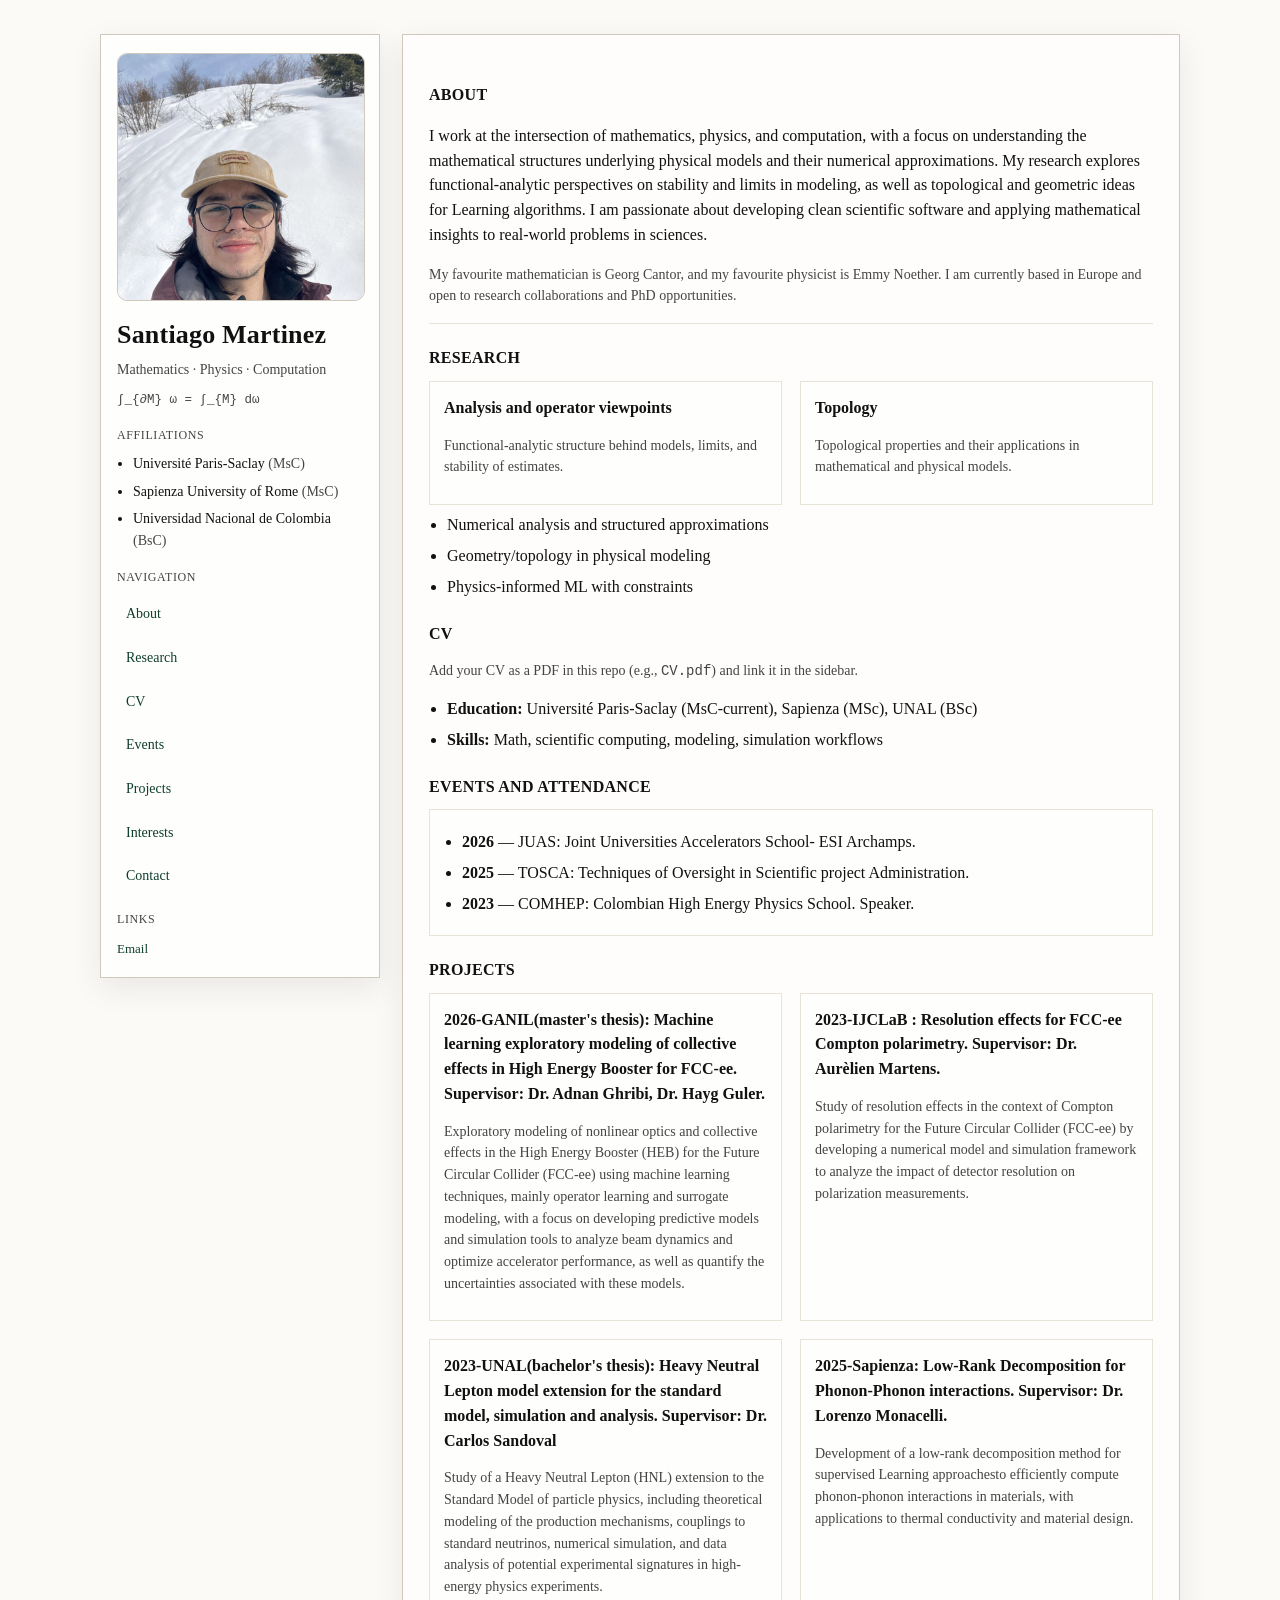
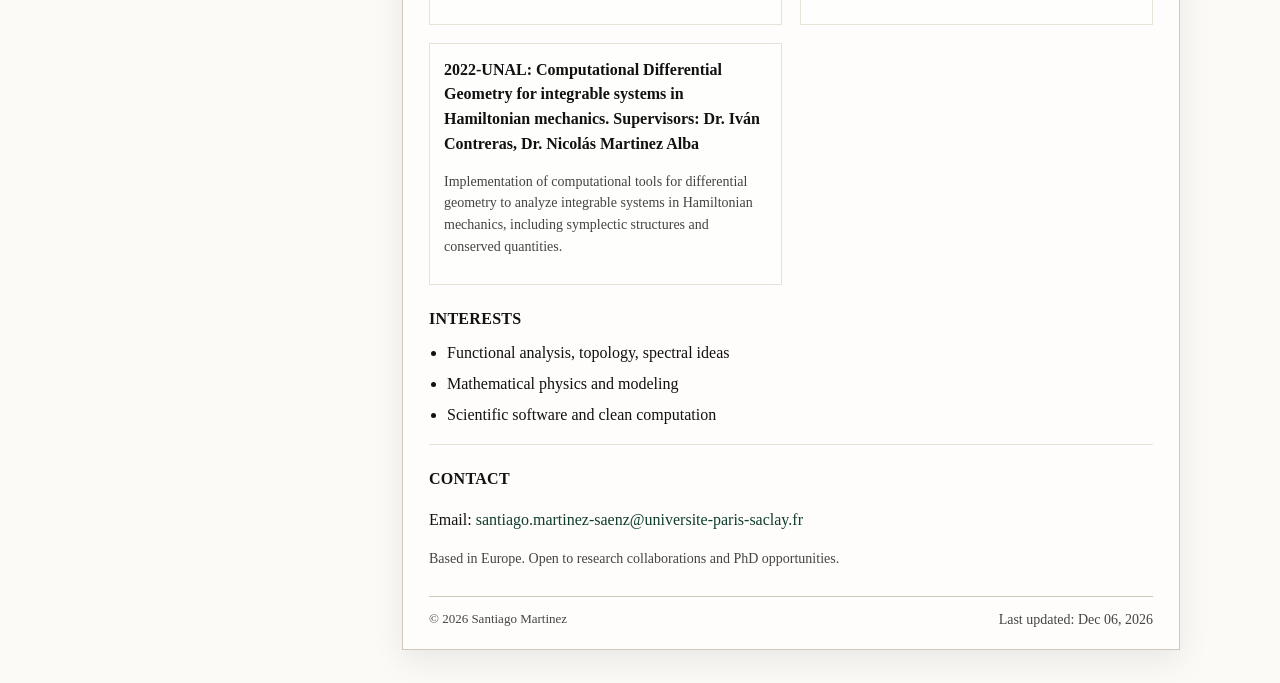
==== index2.html @ 73ffdfb7 "new" ====
<!DOCTYPE html>
<html lang="en">
<head>
  <meta charset="UTF-8" />
  <meta name="viewport" content="width=device-width, initial-scale=1" />
  <title>Santiago Martinez</title>

  <style>
    :root{
      --ink:#111;
      --muted:#444;
      --paper:#fbfaf6;
      --line:#e7e3d9;
      --rule:#cfc8bb;
      --accent:#0f3d2e;
      --maxw: 1080px;
      --sidebar: 280px;
    }

    /* old-school paper + faint grid */
    body{
      margin:0;
      color:var(--ink);
      background:
        linear-gradient(var(--paper), var(--paper)),
        repeating-linear-gradient(0deg, rgba(0,0,0,0.035), rgba(0,0,0,0.035) 1px, transparent 1px, transparent 24px),
        repeating-linear-gradient(90deg, rgba(0,0,0,0.02), rgba(0,0,0,0.02) 1px, transparent 1px, transparent 24px);
      font-family: "Georgia", "Times New Roman", serif;
      line-height: 1.55;
    }

    a{ color: var(--accent); text-decoration: none; }
    a:hover{ text-decoration: underline; }

    .wrap{
      max-width: var(--maxw);
      margin: 34px auto;
      padding: 0 18px;
      display: grid;
      grid-template-columns: var(--sidebar) 1fr;
      gap: 22px;
      align-items: start;
    }

    /* LEFT SIDEBAR */
    aside{
      position: sticky;
      top: 18px;
      align-self: start;

      border: 1px solid var(--rule);
      background: rgba(255,255,255,0.72);
      box-shadow: 0 10px 30px rgba(0,0,0,0.08);
      padding: 18px 16px;
    }

    .photo{
      width: 100%;
      aspect-ratio: 1 / 1;
      border-radius: 10px;
      border: 1px solid var(--rule);
      overflow: hidden;
      background: linear-gradient(135deg, rgba(0,0,0,0.05), rgba(0,0,0,0.02));
      display: grid;
      place-items: center;
    }
    .photo img{
      width:100%;
      height:100%;
      object-fit: cover;
      filter: grayscale(25%) contrast(1.05);
    }
    .placeholder{
      font-size: 12px;
      color: var(--muted);
      padding: 10px;
      text-align: center;
    }

    .name{
      margin: 14px 0 4px 0;
      font-size: 26px;
      letter-spacing: 0.2px;
    }
    .tagline{
      margin: 0 0 10px 0;
      color: var(--muted);
      font-size: 14px;
    }
    .eq{
      font-family: "Courier New", ui-monospace, monospace;
      font-size: 12.5px;
      color: var(--muted);
      margin: 10px 0 14px 0;
    }

    .blocktitle{
      margin: 16px 0 8px 0;
      font-size: 12px;
      letter-spacing: 0.6px;
      text-transform: uppercase;
      color: var(--muted);
    }

    .affil{
      margin: 0;
      padding-left: 16px;
      color: var(--ink);
      font-size: 14px;
    }
    .affil li{ margin: 6px 0; }
    .affil span{ color: var(--muted); }

    nav{
      display: grid;
      gap: 8px;
      margin-top: 10px;
      font-size: 14px;
    }
    nav a{
      padding: 6px 8px;
      border: 1px solid transparent;
      border-radius: 8px;
    }
    nav a:hover{
      border-color: var(--line);
      background: rgba(255,255,255,0.6);
      text-decoration: none;
    }

    .quick{
      font-size: 13px;
      color: var(--muted);
      display: grid;
      gap: 6px;
      margin-top: 10px;
    }

    /* RIGHT CONTENT */
    main{
      border: 1px solid var(--rule);
      background: rgba(255,255,255,0.72);
      box-shadow: 0 10px 30px rgba(0,0,0,0.08);
      padding: 26px 26px 18px;
    }

    section{ margin-top: 22px; }
    h2{
      font-size: 16px;
      margin: 0 0 10px 0;
      letter-spacing: 0.3px;
      text-transform: uppercase;
    }

    .rule{
      height:1px;
      background: var(--line);
      margin: 16px 0;
    }

    .grid2{
      display:grid;
      grid-template-columns: 1fr 1fr;
      gap: 18px;
    }

    .card{
      border: 1px solid var(--line);
      background: rgba(255,255,255,0.6);
      padding: 14px 14px 12px;
    }

    .small{ color: var(--muted); font-size: 14px; }

    ul{ margin: 8px 0 0 18px; padding: 0; }
    li{ margin: 6px 0; }

    .list{
      margin: 0;
      padding-left: 18px;
    }

    footer{
      margin-top: 26px;
      padding-top: 12px;
      border-top: 1px solid var(--rule);
      color: var(--muted);
      font-size: 13px;
      display:flex;
      justify-content: space-between;
      gap: 10px;
      flex-wrap: wrap;
    }

    /* MOBILE */
    @media (max-width: 860px){
      .wrap{ grid-template-columns: 1fr; }
      aside{ position: relative; top: auto; }
      main{ padding: 20px 18px 16px; }
      .grid2{ grid-template-columns: 1fr; }
    }
  </style>
</head>

<body>
  <div class="wrap">

    <!-- LEFT FIXED BAR -->
    <aside>
      <div class="photo">
        <img src="me.jpeg" alt="Portrait of Santiago Martinez"
             onerror="this.remove(); this.parentElement.innerHTML='<div class=&quot;placeholder&quot;>Add <b>me.jpeg</b> next to <b>index.html</b><br/>or update the image path.</div>';">
      </div>

      <h1 class="name">Santiago Martinez</h1>
      <p class="tagline">Mathematics · Physics · Computation</p>

      <div class="eq">∫_{∂M} ω = ∫_{M} dω</div>
      <div class="blocktitle">Affiliations</div>
      <ul class="affil">
        <li>Université Paris-Saclay <span>(MsC)</span></li>
        <li>Sapienza University of Rome <span>(MsC)</span></li>
        <li>Universidad Nacional de Colombia <span>(BsC)</span></li>
      </ul>

      <div class="blocktitle">Navigation</div>
      <nav>
        <a href="#about">About</a>
        <a href="#research">Research</a>
        <a href="#cv">CV</a>
        <a href="#events">Events</a>
        <a href="#projects">Projects</a>
        <a href="#interests">Interests</a>
        <a href="#contact">Contact</a>
      </nav>

      <div class="blocktitle">Links</div>
      <div class="quick">
        <div><a href="mailto:santiago.martinez-saenz@universite-paris-saclay.fr">Email</a></div>
        <!-- Add these when you have them -->
        <!-- <div><a href="CV.pdf">CV (PDF)</a></div> -->
        <!-- <div><a href="https://github.com/USERNAME">GitHub</a></div> -->
        <!-- <div><a href="https://www.linkedin.com/in/USERNAME/">LinkedIn</a></div> -->
      </div>
    </aside>

    <!-- RIGHT CONTENT -->
    <main>
      <section id="about">
        <h2>About</h2>
        <p>
          I work at the intersection of mathematics, physics, and computation, with a focus on understanding the mathematical structures underlying physical models and their numerical approximations. My research explores functional-analytic perspectives on stability and limits in modeling, as well as topological and geometric ideas for Learning algorithms. I am passionate about developing clean scientific software and applying mathematical insights to real-world problems in sciences.
        </p>
        <p class="small">
          My favourite mathematician is Georg Cantor, and my favourite physicist is Emmy Noether. I am currently based in Europe and open to research collaborations and PhD opportunities.
        </p>
      </section>

      <div class="rule"></div>

      <section id="research">
        <h2>Research</h2>
        <div class="grid2">
          <div class="card">
            <b>Analysis and operator viewpoints</b>
            <p class="small">
              Functional-analytic structure behind models, limits, and stability of estimates.
            </p>
          </div>
          <div class="card">
            <b>Topology</b>
            <p class="small">
              Topological properties and their applications in mathematical and physical models.
            </p>
          </div>
        </div>

        <ul>
          <li>Numerical analysis and structured approximations</li>
          <li>Geometry/topology in physical modeling</li>
          <li>Physics-informed ML with constraints</li>
        </ul>
      </section>

      <section id="cv">
        <h2>CV</h2>
        <p class="small">
          Add your CV as a PDF in this repo (e.g., <code>CV.pdf</code>) and link it in the sidebar.
        </p>
        <ul class="list">
          <li><b>Education:</b> Université Paris-Saclay (MsC-current), Sapienza (MSc), UNAL (BSc)</li>
          <li><b>Skills:</b> Math, scientific computing, modeling, simulation workflows</li>
        </ul>
      </section>

      <section id="events">
        <h2>Events and Attendance</h2>
        <div class="card">
          <ul class="list">
            <li><b>2026</b> — JUAS: Joint Universities Accelerators School- ESI Archamps.</li>
            <li><b>2025</b> — TOSCA: Techniques of Oversight in Scientific project Administration.</li>
            <li><b>2023</b> — COMHEP: Colombian High Energy Physics School. Speaker.</li>
          </ul>
        </div>
      </section>

      <section id="projects">
        <h2>Projects</h2>
        <div class="grid2">
          <div class="card">
            <b>2026-GANIL(master's thesis): Machine learning exploratory modeling of collective effects in High Energy Booster for FCC-ee. Supervisor: Dr. Adnan Ghribi, Dr. Hayg Guler.</b>
            <p class="small">
                Exploratory modeling of nonlinear optics and collective effects in the High Energy Booster (HEB) for the Future Circular Collider (FCC-ee) using machine learning techniques, mainly operator learning and surrogate modeling, with a focus on developing predictive models and simulation tools to analyze beam dynamics and optimize accelerator performance, as well as quantify the uncertainties associated with these models.
            </p>
          </div>
          <div class="card">
            <b>2023-IJCLaB : Resolution effects for FCC-ee Compton polarimetry. Supervisor: Dr. Aurèlien Martens.</b>
            <p class="small">
                Study of resolution effects in the context of Compton polarimetry for the Future Circular Collider (FCC-ee) by developing a numerical model and simulation framework to analyze the impact of detector resolution on polarization measurements.
            </p>
          </div>
          <div class="card">
            <b>2023-UNAL(bachelor's thesis): Heavy Neutral Lepton model extension for the standard model, simulation and analysis. Supervisor: Dr. Carlos Sandoval </b>
            <p class="small">
                Study of a Heavy Neutral Lepton (HNL) extension to the Standard Model of particle physics, including theoretical modeling of the production mechanisms, couplings to standard neutrinos, numerical simulation, and data analysis of potential experimental signatures in high-energy physics experiments.
            </p>
          </div>
          <div class="card">
            <b>2025-Sapienza: Low-Rank Decomposition for Phonon-Phonon interactions. Supervisor: Dr. Lorenzo Monacelli.</b>
            <p class="small">
                Development of a low-rank decomposition method for supervised Learning approachesto efficiently compute phonon-phonon interactions in materials, with applications to thermal conductivity and material design.
            </p>
          </div>
          <div class="card">
            <b>2022-UNAL: Computational Differential Geometry for integrable systems in Hamiltonian mechanics. Supervisors: Dr. Iván Contreras, Dr. Nicolás Martinez Alba</b>
            <p class="small">
                Implementation of computational tools for differential geometry to analyze integrable systems in Hamiltonian mechanics, including symplectic structures and conserved quantities.
            </p>
          </div>
        </div>
      </section>

      <section id="interests">
        <h2>Interests</h2>
        <ul>
          <li>Functional analysis, topology, spectral ideas</li>
          <li>Mathematical physics and modeling</li>
          <li>Scientific software and clean computation</li>
        </ul>
      </section>

      <div class="rule"></div>

      <section id="contact">
        <h2>Contact</h2>
        <p>
          Email:
          <a href="mailto:santiago.martinez-saenz@universite-paris-saclay.fr">santiago.martinez-saenz@universite-paris-saclay.fr</a>
        </p>
        <p class="small">
          Based in Europe. Open to research collaborations and PhD opportunities.
        </p>
      </section>

      <footer>
        <div>© <span id="y"></span> Santiago Martinez</div>
        <div class="small">Last updated: <span id="d"></span></div>
      </footer>
    </main>

  </div>

  <script>
    const now = new Date();
    document.getElementById("y").textContent = now.getFullYear();
    document.getElementById("d").textContent =
      now.toLocaleDateString(undefined, { year:"numeric", month:"short", day:"2-digit" });
  </script>
</body>
</html>
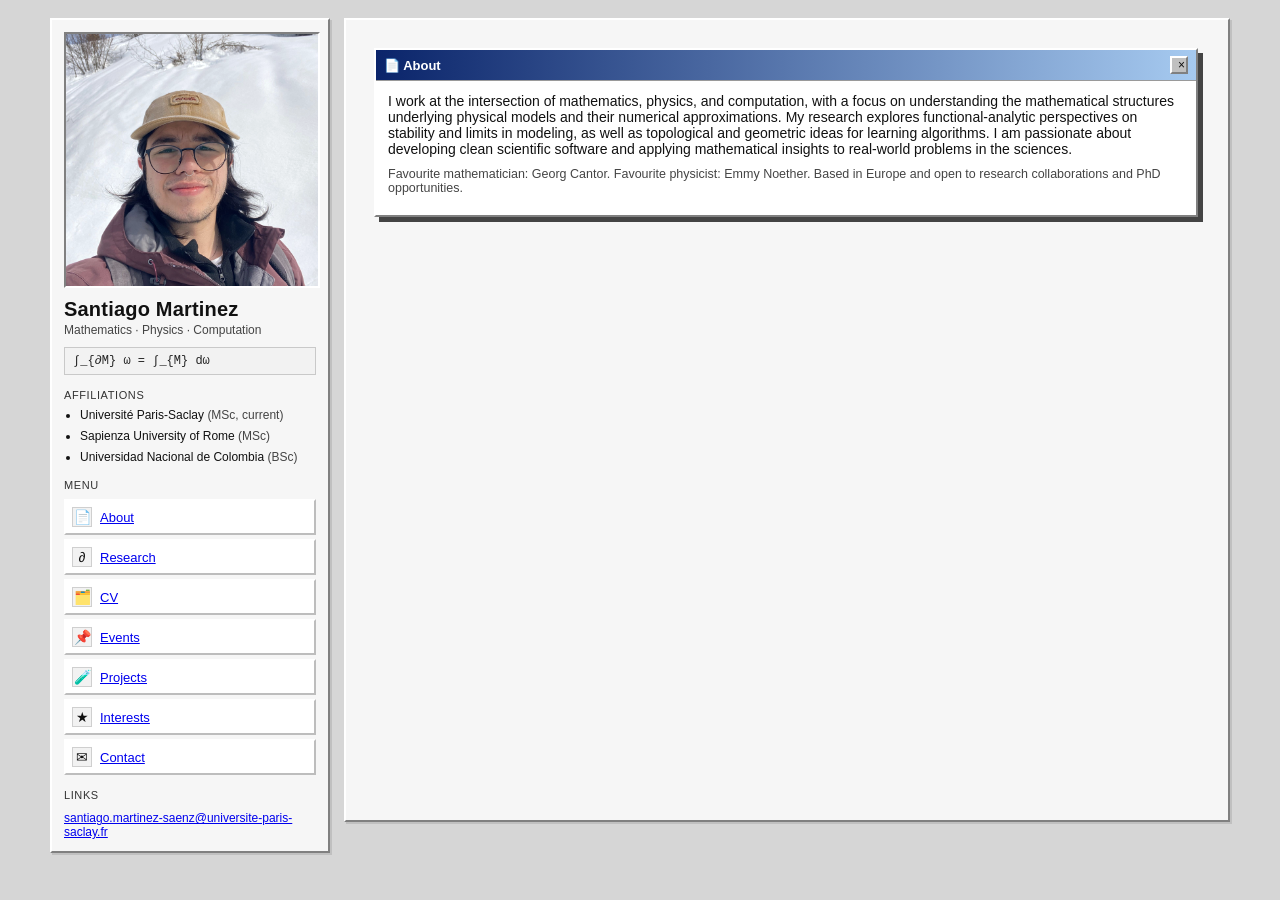
==== commit f6ba4794: "new" ====
--- a/index2.html
+++ b/index2.html
@@ -7,197 +7,336 @@
 
   <style>
     :root{
+      /* Win98-ish palette */
+      --desktop:#d6d6d6;
+      --desktop2:#ececec;
+
+      --winface:#c0c0c0;
       --ink:#111;
       --muted:#444;
-      --paper:#fbfaf6;
-      --line:#e7e3d9;
-      --rule:#cfc8bb;
-      --accent:#0f3d2e;
-      --maxw: 1080px;
+
+      --hi:#ffffff;
+      --lo:#808080;
+      --mid:#bdbdbd;
+
+      --title1:#0a246a;
+      --title2:#a6caf0;
+
+      --link:#0000ee;
+      --visited:#551a8b;
+
+      --maxw: 1180px;
       --sidebar: 280px;
     }
 
-    /* old-school paper + faint grid */
     body{
       margin:0;
       color:var(--ink);
+      font-family: Tahoma, Verdana, Arial, sans-serif;
       background:
-        linear-gradient(var(--paper), var(--paper)),
-        repeating-linear-gradient(0deg, rgba(0,0,0,0.035), rgba(0,0,0,0.035) 1px, transparent 1px, transparent 24px),
-        repeating-linear-gradient(90deg, rgba(0,0,0,0.02), rgba(0,0,0,0.02) 1px, transparent 1px, transparent 24px);
-      font-family: "Georgia", "Times New Roman", serif;
-      line-height: 1.55;
-    }
-
-    a{ color: var(--accent); text-decoration: none; }
-    a:hover{ text-decoration: underline; }
+        linear-gradient(var(--desktop), var(--desktop)),
+        radial-gradient(circle at 18px 18px, rgba(255,255,255,0.22) 0 2px, transparent 2px 100%),
+        radial-gradient(circle at 0 0, rgba(0,0,0,0.06) 0 1px, transparent 1px 100%);
+      background-size: auto, 32px 32px, 16px 16px;
+    }
+
+    a{ color: var(--link); text-decoration: underline; }
+    a:visited{ color: var(--visited); }
+    a:hover{ text-decoration: none; }
 
     .wrap{
       max-width: var(--maxw);
-      margin: 34px auto;
-      padding: 0 18px;
-      display: grid;
+      margin: 18px auto;
+      padding: 0 12px 18px;
+      display:grid;
       grid-template-columns: var(--sidebar) 1fr;
-      gap: 22px;
+      gap: 14px;
       align-items: start;
+    }
+
+    /* classic bevel */
+    .bevel{
+      border: 2px solid;
+      border-color: var(--hi) var(--lo) var(--lo) var(--hi);
+      box-shadow: 2px 2px 0 rgba(0,0,0,0.10);
+      background: rgba(255,255,255,0.78);
     }
 
     /* LEFT SIDEBAR */
     aside{
       position: sticky;
-      top: 18px;
-      align-self: start;
-
-      border: 1px solid var(--rule);
-      background: rgba(255,255,255,0.72);
-      box-shadow: 0 10px 30px rgba(0,0,0,0.08);
-      padding: 18px 16px;
+      top: 12px;
+      padding: 12px;
     }
 
     .photo{
       width: 100%;
       aspect-ratio: 1 / 1;
-      border-radius: 10px;
-      border: 1px solid var(--rule);
       overflow: hidden;
-      background: linear-gradient(135deg, rgba(0,0,0,0.05), rgba(0,0,0,0.02));
-      display: grid;
-      place-items: center;
+      background: #ddd;
+      border: 2px solid;
+      border-color: var(--lo) var(--hi) var(--hi) var(--lo);
+      margin-bottom: 10px;
     }
     .photo img{
       width:100%;
       height:100%;
       object-fit: cover;
-      filter: grayscale(25%) contrast(1.05);
+      filter: grayscale(15%) contrast(1.05);
+      display:block;
     }
     .placeholder{
+      padding: 10px;
       font-size: 12px;
       color: var(--muted);
-      padding: 10px;
       text-align: center;
     }
 
     .name{
-      margin: 14px 0 4px 0;
-      font-size: 26px;
+      margin: 10px 0 2px;
+      font-size: 20px;
+      font-weight: bold;
       letter-spacing: 0.2px;
     }
     .tagline{
-      margin: 0 0 10px 0;
+      margin: 0 0 10px;
+      font-size: 12px;
       color: var(--muted);
-      font-size: 14px;
-    }
+    }
+
     .eq{
-      font-family: "Courier New", ui-monospace, monospace;
-      font-size: 12.5px;
-      color: var(--muted);
-      margin: 10px 0 14px 0;
+      font-family: "Courier New", Courier, monospace;
+      font-size: 12px;
+      color: #222;
+      background: #f2f2f2;
+      padding: 6px 8px;
+      border: 1px solid #c9c9c9;
+      margin: 8px 0 10px;
+      white-space: nowrap;
+      overflow: hidden;
+      text-overflow: ellipsis;
     }
 
     .blocktitle{
-      margin: 16px 0 8px 0;
-      font-size: 12px;
+      margin: 14px 0 6px;
+      font-size: 11px;
       letter-spacing: 0.6px;
       text-transform: uppercase;
+      color: #333;
+    }
+
+    .affil{
+      margin:0;
+      padding-left: 16px;
+      font-size: 12px;
+      line-height: 1.4;
+    }
+    .affil li{ margin: 4px 0; }
+    .affil span{ color: var(--muted); }
+
+    /* Win98-ish menu */
+    .menu{
+      display:grid;
+      gap: 4px;
+      margin-top: 8px;
+      user-select: none;
+    }
+    .menu-item{
+      display:flex;
+      align-items:center;
+      gap: 8px;
+      padding: 6px 6px;
+      background: #fff;
+      border: 2px solid;
+      border-color: var(--hi) var(--mid) var(--mid) var(--hi);
+      font-size: 13px;
+      cursor: pointer;
+    }
+    .menu-item .icon{
+      width: 18px;
+      height: 18px;
+      display:grid;
+      place-items:center;
+      font-size: 14px;
+      background: #f2f2f2;
+      border: 1px solid #cfcfcf;
+    }
+    .menu-item .label{
+      color: var(--link);
+      text-decoration: underline;
+    }
+    .menu-item:hover{
+      background: var(--title1);
+      border-color: #cfe3ff var(--title1) var(--title1) #cfe3ff;
+    }
+    .menu-item:hover .label{ color:#fff; text-decoration: none; }
+    .menu-item:hover .icon{ background:#eaf2ff; border-color:#cfe3ff; }
+
+    .quick{
+      font-size: 12px;
+      margin-top: 10px;
       color: var(--muted);
-    }
-
-    .affil{
-      margin: 0;
-      padding-left: 16px;
-      color: var(--ink);
+      display:grid;
+      gap: 6px;
+    }
+
+    /* RIGHT DESKTOP */
+    main{
+      position: relative;
+      min-height: 780px;
+      overflow: hidden;
+      background: var(--desktop2);
+      padding: 10px;
+    }
+
+    .desktop{
+      position: relative;
+      min-height: 760px;
+    }
+
+    /* WINDOWS */
+    .win{
+      position: absolute;
+      width: min(820px, calc(100% - 26px));
+      max-width: 820px;
+      background: var(--winface);
+
+      border: 2px solid;
+      border-color: var(--hi) var(--lo) var(--lo) var(--hi);
+      box-shadow: 3px 3px 0 #666;
+
+      opacity: 0;
+      transform: translateY(10px) scale(0.98);
+      transition: opacity 180ms ease, transform 180ms ease;
+    }
+    .win.open{
+      opacity: 1;
+      transform: translateY(0) scale(1);
+    }
+    .win.active{
+      box-shadow: 5px 5px 0 #444;
+    }
+
+    .titlebar{
+      background: linear-gradient(90deg, var(--title1), var(--title2));
+      color: #fff;
+      padding: 6px 8px;
+      font-size: 13px;
+      font-weight: bold;
+      display:flex;
+      align-items:center;
+      justify-content: space-between;
+      user-select: none;
+    }
+    .titlebar .title{
+      display:flex;
+      gap: 8px;
+      align-items:center;
+      white-space: nowrap;
+      overflow:hidden;
+      text-overflow: ellipsis;
+    }
+    .controls{ display:flex; gap:4px; }
+
+    .btn{
+      width: 18px;
+      height: 18px;
+      background: var(--winface);
+      border: 2px solid;
+      border-color: var(--hi) var(--lo) var(--lo) var(--hi);
+      display:grid;
+      place-items:center;
+      font-size: 12px;
+      color: #111;
+      line-height: 0;
+      cursor: pointer;
+    }
+    .btn:active{
+      border-color: var(--lo) var(--hi) var(--hi) var(--lo);
+    }
+
+    .content{
+      background: #fff;
+      padding: 12px 12px 10px;
+      border-top: 1px solid #9a9a9a;
       font-size: 14px;
-    }
-    .affil li{ margin: 6px 0; }
-    .affil span{ color: var(--muted); }
-
-    nav{
-      display: grid;
-      gap: 8px;
-      margin-top: 10px;
-      font-size: 14px;
-    }
-    nav a{
-      padding: 6px 8px;
-      border: 1px solid transparent;
-      border-radius: 8px;
-    }
-    nav a:hover{
-      border-color: var(--line);
-      background: rgba(255,255,255,0.6);
-      text-decoration: none;
-    }
-
-    .quick{
-      font-size: 13px;
-      color: var(--muted);
-      display: grid;
-      gap: 6px;
-      margin-top: 10px;
-    }
-
-    /* RIGHT CONTENT */
-    main{
-      border: 1px solid var(--rule);
-      background: rgba(255,255,255,0.72);
-      box-shadow: 0 10px 30px rgba(0,0,0,0.08);
-      padding: 26px 26px 18px;
-    }
-
-    section{ margin-top: 22px; }
-    h2{
-      font-size: 16px;
-      margin: 0 0 10px 0;
-      letter-spacing: 0.3px;
-      text-transform: uppercase;
-    }
-
-    .rule{
-      height:1px;
-      background: var(--line);
-      margin: 16px 0;
-    }
-
-    .grid2{
+      color: #111;
+    }
+    .content p{ margin: 0 0 10px; }
+    .small{ font-size: 12.5px; color: var(--muted); }
+
+    .two{
       display:grid;
       grid-template-columns: 1fr 1fr;
-      gap: 18px;
-    }
-
-    .card{
-      border: 1px solid var(--line);
-      background: rgba(255,255,255,0.6);
-      padding: 14px 14px 12px;
-    }
-
-    .small{ color: var(--muted); font-size: 14px; }
-
-    ul{ margin: 8px 0 0 18px; padding: 0; }
-    li{ margin: 6px 0; }
-
-    .list{
+      gap: 12px;
+    }
+    .box{
+      border: 1px solid #cfcfcf;
+      padding: 10px;
+      background: #fcfcfc;
+    }
+
+    /* Projects list + tags */
+    .projlist{
+      list-style: none;
       margin: 0;
-      padding-left: 18px;
-    }
-
-    footer{
-      margin-top: 26px;
-      padding-top: 12px;
-      border-top: 1px solid var(--rule);
-      color: var(--muted);
-      font-size: 13px;
-      display:flex;
-      justify-content: space-between;
-      gap: 10px;
+      padding: 0;
+    }
+    .projitem{
+      padding: 8px 6px;
+      border-bottom: 1px solid #d0d0d0;
+    }
+    .projitem:last-child{ border-bottom: none; }
+
+    .projlink{
+      all: unset;
+      display: block;
+      color: var(--link);
+      text-decoration: underline;
+      cursor: pointer;
+      line-height: 1.35;
+    }
+    .projlink:hover{ text-decoration: none; }
+
+    .tags{
+      margin-top: 6px;
+      display: flex;
       flex-wrap: wrap;
-    }
-
-    /* MOBILE */
-    @media (max-width: 860px){
+      gap: 6px;
+    }
+    .tag{
+      display: inline-block;
+      font-size: 11px;
+      padding: 2px 6px;
+      background: #f4f4f4;
+      border: 1px solid #cfcfcf;
+      border-radius: 3px;
+      color: #111;
+    }
+
+    .backlink{
+      display: inline-block;
+      margin-bottom: 8px;
+      color: var(--link);
+      text-decoration: underline;
+      cursor: pointer;
+    }
+    .backlink:hover{ text-decoration: none; }
+
+    /* MOBILE: windows become stacked blocks */
+    @media (max-width: 900px){
       .wrap{ grid-template-columns: 1fr; }
-      aside{ position: relative; top: auto; }
-      main{ padding: 20px 18px 16px; }
-      .grid2{ grid-template-columns: 1fr; }
+      aside{ position: relative; top:auto; }
+      main{ min-height: auto; }
+      .desktop{ min-height: auto; }
+      .win{
+        position: relative;
+        width: 100%;
+        max-width: none;
+        margin: 10px 0;
+        left: 0 !important;
+        top: 0 !important;
+      }
     }
   </style>
 </head>
@@ -205,176 +344,438 @@
 <body>
   <div class="wrap">
 
-    <!-- LEFT FIXED BAR -->
-    <aside>
+    <!-- LEFT -->
+    <aside class="bevel">
       <div class="photo">
         <img src="me.jpeg" alt="Portrait of Santiago Martinez"
-             onerror="this.remove(); this.parentElement.innerHTML='<div class=&quot;placeholder&quot;>Add <b>me.jpeg</b> next to <b>index.html</b><br/>or update the image path.</div>';">
+             onerror="this.remove(); this.parentElement.innerHTML='<div class=&quot;placeholder&quot;>Put <b>me.jpeg</b> next to <b>index.html</b> (case-sensitive).</div>';">
       </div>
 
-      <h1 class="name">Santiago Martinez</h1>
-      <p class="tagline">Mathematics · Physics · Computation</p>
+      <div class="name">Santiago Martinez</div>
+      <div class="tagline">Mathematics · Physics · Computation</div>
 
       <div class="eq">∫_{∂M} ω = ∫_{M} dω</div>
+
       <div class="blocktitle">Affiliations</div>
       <ul class="affil">
-        <li>Université Paris-Saclay <span>(MsC)</span></li>
-        <li>Sapienza University of Rome <span>(MsC)</span></li>
-        <li>Universidad Nacional de Colombia <span>(BsC)</span></li>
+        <li>Université Paris-Saclay <span>(MSc, current)</span></li>
+        <li>Sapienza University of Rome <span>(MSc)</span></li>
+        <li>Universidad Nacional de Colombia <span>(BSc)</span></li>
       </ul>
 
-      <div class="blocktitle">Navigation</div>
-      <nav>
-        <a href="#about">About</a>
-        <a href="#research">Research</a>
-        <a href="#cv">CV</a>
-        <a href="#events">Events</a>
-        <a href="#projects">Projects</a>
-        <a href="#interests">Interests</a>
-        <a href="#contact">Contact</a>
-      </nav>
+      <div class="blocktitle">Menu</div>
+      <div class="menu">
+        <div class="menu-item" data-open="about"><div class="icon">📄</div><div class="label">About</div></div>
+        <div class="menu-item" data-open="research"><div class="icon">∂</div><div class="label">Research</div></div>
+        <div class="menu-item" data-open="cv"><div class="icon">🗂️</div><div class="label">CV</div></div>
+        <div class="menu-item" data-open="events"><div class="icon">📌</div><div class="label">Events</div></div>
+        <div class="menu-item" data-open="projects"><div class="icon">🧪</div><div class="label">Projects</div></div>
+        <div class="menu-item" data-open="interests"><div class="icon">★</div><div class="label">Interests</div></div>
+        <div class="menu-item" data-open="contact"><div class="icon">✉</div><div class="label">Contact</div></div>
+      </div>
 
       <div class="blocktitle">Links</div>
       <div class="quick">
-        <div><a href="mailto:santiago.martinez-saenz@universite-paris-saclay.fr">Email</a></div>
-        <!-- Add these when you have them -->
-        <!-- <div><a href="CV.pdf">CV (PDF)</a></div> -->
-        <!-- <div><a href="https://github.com/USERNAME">GitHub</a></div> -->
-        <!-- <div><a href="https://www.linkedin.com/in/USERNAME/">LinkedIn</a></div> -->
+        <div><a href="mailto:santiago.martinez-saenz@universite-paris-saclay.fr">santiago.martinez-saenz@universite-paris-saclay.fr</a></div>
+        <!-- <div><a href="CV.pdf">Download CV (PDF)</a></div> -->
       </div>
     </aside>
 
-    <!-- RIGHT CONTENT -->
-    <main>
-      <section id="about">
-        <h2>About</h2>
-        <p>
-          I work at the intersection of mathematics, physics, and computation, with a focus on understanding the mathematical structures underlying physical models and their numerical approximations. My research explores functional-analytic perspectives on stability and limits in modeling, as well as topological and geometric ideas for Learning algorithms. I am passionate about developing clean scientific software and applying mathematical insights to real-world problems in sciences.
-        </p>
-        <p class="small">
-          My favourite mathematician is Georg Cantor, and my favourite physicist is Emmy Noether. I am currently based in Europe and open to research collaborations and PhD opportunities.
-        </p>
-      </section>
-
-      <div class="rule"></div>
-
-      <section id="research">
-        <h2>Research</h2>
-        <div class="grid2">
-          <div class="card">
-            <b>Analysis and operator viewpoints</b>
+    <!-- RIGHT DESKTOP -->
+    <main class="bevel">
+      <div class="desktop" id="desktop">
+
+        <!-- ABOUT -->
+        <div class="win" id="win-about" style="left: 18px; top: 18px;">
+          <div class="titlebar" data-drag="win-about">
+            <div class="title">📄 About</div>
+            <div class="controls">
+              <button class="btn" data-close="win-about" title="Close">×</button>
+            </div>
+          </div>
+          <div class="content">
+            <p>
+              I work at the intersection of mathematics, physics, and computation, with a focus on understanding the mathematical structures
+              underlying physical models and their numerical approximations. My research explores functional-analytic perspectives on stability
+              and limits in modeling, as well as topological and geometric ideas for learning algorithms. I am passionate about developing clean
+              scientific software and applying mathematical insights to real-world problems in the sciences.
+            </p>
             <p class="small">
-              Functional-analytic structure behind models, limits, and stability of estimates.
+              Favourite mathematician: Georg Cantor. Favourite physicist: Emmy Noether. Based in Europe and open to research collaborations and PhD opportunities.
             </p>
           </div>
-          <div class="card">
-            <b>Topology</b>
-            <p class="small">
-              Topological properties and their applications in mathematical and physical models.
-            </p>
-          </div>
-        </div>
-
-        <ul>
-          <li>Numerical analysis and structured approximations</li>
-          <li>Geometry/topology in physical modeling</li>
-          <li>Physics-informed ML with constraints</li>
-        </ul>
-      </section>
-
-      <section id="cv">
-        <h2>CV</h2>
-        <p class="small">
-          Add your CV as a PDF in this repo (e.g., <code>CV.pdf</code>) and link it in the sidebar.
-        </p>
-        <ul class="list">
-          <li><b>Education:</b> Université Paris-Saclay (MsC-current), Sapienza (MSc), UNAL (BSc)</li>
-          <li><b>Skills:</b> Math, scientific computing, modeling, simulation workflows</li>
-        </ul>
-      </section>
-
-      <section id="events">
-        <h2>Events and Attendance</h2>
-        <div class="card">
-          <ul class="list">
-            <li><b>2026</b> — JUAS: Joint Universities Accelerators School- ESI Archamps.</li>
-            <li><b>2025</b> — TOSCA: Techniques of Oversight in Scientific project Administration.</li>
-            <li><b>2023</b> — COMHEP: Colombian High Energy Physics School. Speaker.</li>
-          </ul>
-        </div>
-      </section>
-
-      <section id="projects">
-        <h2>Projects</h2>
-        <div class="grid2">
-          <div class="card">
-            <b>2026-GANIL(master's thesis): Machine learning exploratory modeling of collective effects in High Energy Booster for FCC-ee. Supervisor: Dr. Adnan Ghribi, Dr. Hayg Guler.</b>
-            <p class="small">
-                Exploratory modeling of nonlinear optics and collective effects in the High Energy Booster (HEB) for the Future Circular Collider (FCC-ee) using machine learning techniques, mainly operator learning and surrogate modeling, with a focus on developing predictive models and simulation tools to analyze beam dynamics and optimize accelerator performance, as well as quantify the uncertainties associated with these models.
-            </p>
-          </div>
-          <div class="card">
-            <b>2023-IJCLaB : Resolution effects for FCC-ee Compton polarimetry. Supervisor: Dr. Aurèlien Martens.</b>
-            <p class="small">
-                Study of resolution effects in the context of Compton polarimetry for the Future Circular Collider (FCC-ee) by developing a numerical model and simulation framework to analyze the impact of detector resolution on polarization measurements.
-            </p>
-          </div>
-          <div class="card">
-            <b>2023-UNAL(bachelor's thesis): Heavy Neutral Lepton model extension for the standard model, simulation and analysis. Supervisor: Dr. Carlos Sandoval </b>
-            <p class="small">
-                Study of a Heavy Neutral Lepton (HNL) extension to the Standard Model of particle physics, including theoretical modeling of the production mechanisms, couplings to standard neutrinos, numerical simulation, and data analysis of potential experimental signatures in high-energy physics experiments.
-            </p>
-          </div>
-          <div class="card">
-            <b>2025-Sapienza: Low-Rank Decomposition for Phonon-Phonon interactions. Supervisor: Dr. Lorenzo Monacelli.</b>
-            <p class="small">
-                Development of a low-rank decomposition method for supervised Learning approachesto efficiently compute phonon-phonon interactions in materials, with applications to thermal conductivity and material design.
-            </p>
-          </div>
-          <div class="card">
-            <b>2022-UNAL: Computational Differential Geometry for integrable systems in Hamiltonian mechanics. Supervisors: Dr. Iván Contreras, Dr. Nicolás Martinez Alba</b>
-            <p class="small">
-                Implementation of computational tools for differential geometry to analyze integrable systems in Hamiltonian mechanics, including symplectic structures and conserved quantities.
-            </p>
-          </div>
-        </div>
-      </section>
-
-      <section id="interests">
-        <h2>Interests</h2>
-        <ul>
-          <li>Functional analysis, topology, spectral ideas</li>
-          <li>Mathematical physics and modeling</li>
-          <li>Scientific software and clean computation</li>
-        </ul>
-      </section>
-
-      <div class="rule"></div>
-
-      <section id="contact">
-        <h2>Contact</h2>
-        <p>
-          Email:
-          <a href="mailto:santiago.martinez-saenz@universite-paris-saclay.fr">santiago.martinez-saenz@universite-paris-saclay.fr</a>
-        </p>
-        <p class="small">
-          Based in Europe. Open to research collaborations and PhD opportunities.
-        </p>
-      </section>
-
-      <footer>
-        <div>© <span id="y"></span> Santiago Martinez</div>
-        <div class="small">Last updated: <span id="d"></span></div>
-      </footer>
+        </div>
+
+        <!-- RESEARCH -->
+        <div class="win" id="win-research" style="left: 46px; top: 70px;">
+          <div class="titlebar" data-drag="win-research">
+            <div class="title">∂ Research</div>
+            <div class="controls">
+              <button class="btn" data-close="win-research" title="Close">×</button>
+            </div>
+          </div>
+          <div class="content">
+            <div class="two">
+              <div class="box">
+                <b>Analysis and operator viewpoints</b>
+                <p class="small">Functional-analytic structure behind models, limits, and operator-theoretic perspectives.</p>
+              </div>
+              <div class="box">
+                <b>Topology and geometry</b>
+                <p class="small">Topological and geometric structure in mathematical and physical models.</p>
+              </div>
+            </div>
+            <ul>
+              <li>Numerical analysis and structured approximations</li>
+              <li>Geometry/topology in physical modeling</li>
+              <li>Physics-informed ML with constraints</li>
+            </ul>
+          </div>
+        </div>
+
+        <!-- CV -->
+        <div class="win" id="win-cv" style="left: 120px; top: 36px;">
+          <div class="titlebar" data-drag="win-cv">
+            <div class="title">🗂️ CV</div>
+            <div class="controls">
+              <button class="btn" data-close="win-cv" title="Close">×</button>
+            </div>
+          </div>
+          <div class="content">
+            <p class="small">Put <b>CV.pdf</b> in the repo and add a link in the left sidebar.</p>
+            <ul>
+              <li><b>Education:</b> Université Paris-Saclay (MSc, current), Sapienza (MSc), UNAL (BSc)</li>
+              <li><b>Skills:</b> scientific computing, modeling, simulation workflows</li>
+            </ul>
+          </div>
+        </div>
+
+        <!-- EVENTS -->
+        <div class="win" id="win-events" style="left: 140px; top: 170px;">
+          <div class="titlebar" data-drag="win-events">
+            <div class="title">📌 Events</div>
+            <div class="controls">
+              <button class="btn" data-close="win-events" title="Close">×</button>
+            </div>
+          </div>
+          <div class="content">
+            <ul>
+              <li><b>2026</b> — JUAS: Joint Universities Accelerators School, ESI Archamps</li>
+              <li><b>2025</b> — TOSCA: Techniques of Oversight in Scientific Project Administration</li>
+              <li><b>2023</b> — COMHEP: Colombian High Energy Physics School (speaker)</li>
+            </ul>
+          </div>
+        </div>
+
+        <!-- PROJECTS (clickable list opens detail windows) -->
+        <div class="win" id="win-projects" style="left: 190px; top: 90px;">
+          <div class="titlebar" data-drag="win-projects">
+            <div class="title">🧪 Projects</div>
+            <div class="controls">
+              <button class="btn" data-close="win-projects" title="Close">×</button>
+            </div>
+          </div>
+          <div class="content">
+            <p class="small">Click a project to open a detailed window.</p>
+
+            <ul class="projlist">
+              <li class="projitem">
+                <button class="projlink" data-open="proj-ganil">
+                  <b>2026 — GANIL (Master’s thesis)</b> — ML exploratory modeling of collective effects in the HEB for FCC-ee
+                </button>
+                <div class="tags">
+                  <span class="tag">Beam dynamics</span>
+                  <span class="tag">Collective effects</span>
+                  <span class="tag">Operator learning</span>
+                  <span class="tag">Surrogate modeling</span>
+                  <span class="tag">Uncertainty</span>
+                </div>
+              </li>
+
+              <li class="projitem">
+                <button class="projlink" data-open="proj-sapienza">
+                  <b>2025 — Sapienza</b> — Low-rank decomposition for phonon–phonon interactions
+                </button>
+                <div class="tags">
+                  <span class="tag">Low-rank</span>
+                  <span class="tag">Phonons</span>
+                  <span class="tag">Anharmonicity</span>
+                  <span class="tag">Efficient computation</span>
+                </div>
+              </li>
+
+              <li class="projitem">
+                <button class="projlink" data-open="proj-ijclab">
+                  <b>2023 — IJCLab</b> — Resolution effects for FCC-ee Compton polarimetry
+                </button>
+                <div class="tags">
+                  <span class="tag">Polarimetry</span>
+                  <span class="tag">Detector resolution</span>
+                  <span class="tag">Simulation</span>
+                  <span class="tag">Uncertainty propagation</span>
+                </div>
+              </li>
+
+              <li class="projitem">
+                <button class="projlink" data-open="proj-hnl">
+                  <b>2023 — UNAL (BSc thesis)</b> — Heavy Neutral Lepton extension of the Standard Model
+                </button>
+                <div class="tags">
+                  <span class="tag">Beyond SM</span>
+                  <span class="tag">Phenomenology</span>
+                  <span class="tag">Simulation</span>
+                  <span class="tag">Data analysis</span>
+                </div>
+              </li>
+
+              <li class="projitem">
+                <button class="projlink" data-open="proj-diffgeo">
+                  <b>2022 — UNAL</b> — Computational differential geometry for integrable Hamiltonian systems
+                </button>
+                <div class="tags">
+                  <span class="tag">Symplectic geometry</span>
+                  <span class="tag">Integrable systems</span>
+                  <span class="tag">Computation</span>
+                  <span class="tag">Structure</span>
+                </div>
+              </li>
+            </ul>
+          </div>
+        </div>
+
+        <!-- INTERESTS -->
+        <div class="win" id="win-interests" style="left: 260px; top: 210px;">
+          <div class="titlebar" data-drag="win-interests">
+            <div class="title">★ Interests</div>
+            <div class="controls">
+              <button class="btn" data-close="win-interests" title="Close">×</button>
+            </div>
+          </div>
+          <div class="content">
+            <ul>
+              <li>Functional analysis, topology, spectral ideas</li>
+              <li>Mathematical physics and modeling</li>
+              <li>Scientific software and clean computation</li>
+            </ul>
+          </div>
+        </div>
+
+        <!-- CONTACT -->
+        <div class="win" id="win-contact" style="left: 320px; top: 40px;">
+          <div class="titlebar" data-drag="win-contact">
+            <div class="title">✉ Contact</div>
+            <div class="controls">
+              <button class="btn" data-close="win-contact" title="Close">×</button>
+            </div>
+          </div>
+          <div class="content">
+            <p>Email: <a href="mailto:santiago.martinez-saenz@universite-paris-saclay.fr">santiago.martinez-saenz@universite-paris-saclay.fr</a></p>
+            <p class="small">Add GitHub / LinkedIn later if you want.</p>
+          </div>
+        </div>
+
+        <!-- DETAIL WINDOWS -->
+        <div class="win" id="win-proj-ganil" style="left: 240px; top: 120px; width: min(880px, calc(100% - 26px));">
+          <div class="titlebar" data-drag="win-proj-ganil">
+            <div class="title">🧪 2026 — GANIL (Master’s thesis)</div>
+            <div class="controls">
+              <button class="btn" data-close="win-proj-ganil" title="Close">×</button>
+            </div>
+          </div>
+          <div class="content">
+            <span class="backlink" data-open="projects">← Back to Projects list</span>
+            <p class="small"><b>Keywords:</b> beam dynamics, nonlinear optics, collective effects, operator learning, surrogate modeling, uncertainty quantification</p>
+            <p><b>Context.</b> The FCC-ee High Energy Booster must balance performance with constraints from nonlinear optics and collective effects. High-fidelity studies can be expensive, motivating reduced models for exploration and sensitivity analysis.</p>
+            <p><b>My contribution.</b> Exploratory machine-learning models aimed at emulating parts of the simulation pipeline, focusing on learning operators/maps rather than only pointwise regression, enabling fast scans and uncertainty-aware studies.</p>
+            <p><b>Methods.</b> Surrogate modeling, operator-learning ideas, simulation-driven datasets, uncertainty-oriented evaluation.</p>
+            <p class="small"><b>Supervisors:</b> Dr. Adnan Ghribi, Dr. Hayg Guler.</p>
+          </div>
+        </div>
+
+        <div class="win" id="win-proj-sapienza" style="left: 280px; top: 160px; width: min(880px, calc(100% - 26px));">
+          <div class="titlebar" data-drag="win-proj-sapienza">
+            <div class="title">📌 2025 — Sapienza</div>
+            <div class="controls">
+              <button class="btn" data-close="win-proj-sapienza" title="Close">×</button>
+            </div>
+          </div>
+          <div class="content">
+            <span class="backlink" data-open="projects">← Back to Projects list</span>
+            <p class="small"><b>Keywords:</b> low-rank decomposition, phonon–phonon interactions, anharmonicity, structured learning, efficiency</p>
+            <p><b>Context.</b> Anharmonic phonon interactions are expensive; structure-exploiting approximations can accelerate downstream quantities in thermal transport workflows.</p>
+            <p><b>My contribution.</b> Developed a low-rank representation approach and supervised-learning workflow to approximate interaction structure efficiently while maintaining physical usefulness.</p>
+            <p><b>Methods.</b> Low-rank factorization, structured representations, physics-aware evaluation.</p>
+            <p class="small"><b>Supervisor:</b> Dr. Lorenzo Monacelli.</p>
+          </div>
+        </div>
+
+        <div class="win" id="win-proj-ijclab" style="left: 300px; top: 210px; width: min(880px, calc(100% - 26px));">
+          <div class="titlebar" data-drag="win-proj-ijclab">
+            <div class="title">📌 2023 — IJCLab</div>
+            <div class="controls">
+              <button class="btn" data-close="win-proj-ijclab" title="Close">×</button>
+            </div>
+          </div>
+          <div class="content">
+            <span class="backlink" data-open="projects">← Back to Projects list</span>
+            <p class="small"><b>Keywords:</b> Compton polarimetry, detector resolution, simulation workflow, uncertainty propagation, FCC-ee</p>
+            <p><b>Context.</b> Polarization measurements depend on instrument response. Resolution effects reshape observed spectra and can bias reconstructed observables if not modeled carefully.</p>
+            <p><b>My contribution.</b> Built a numerical model and simulation workflow to quantify resolution effects and propagate them into polarization observables, enabling sensitivity studies and design trade-offs.</p>
+            <p><b>Methods.</b> End-to-end simulation, response modeling, analysis pipelines, uncertainty propagation.</p>
+            <p class="small"><b>Supervisor:</b> Dr. Aurélien Martens.</p>
+          </div>
+        </div>
+
+        <div class="win" id="win-proj-hnl" style="left: 260px; top: 90px; width: min(880px, calc(100% - 26px));">
+          <div class="titlebar" data-drag="win-proj-hnl">
+            <div class="title">📌 2023 — UNAL (BSc thesis)</div>
+            <div class="controls">
+              <button class="btn" data-close="win-proj-hnl" title="Close">×</button>
+            </div>
+          </div>
+          <div class="content">
+            <span class="backlink" data-open="projects">← Back to Projects list</span>
+            <p class="small"><b>Keywords:</b> Heavy Neutral Leptons, beyond Standard Model, production mechanisms, couplings, simulation, analysis</p>
+            <p><b>Context.</b> HNL extensions address open questions beyond the Standard Model and motivate parameter-dependent experimental signatures.</p>
+            <p><b>My contribution.</b> Studied an HNL scenario, implemented simulation and analysis steps to explore signatures across parameter space, and organized results into a reproducible workflow.</p>
+            <p><b>Methods.</b> Theoretical modeling, numerical simulation, data analysis workflows.</p>
+            <p class="small"><b>Supervisor:</b> Dr. Carlos Sandoval.</p>
+          </div>
+        </div>
+
+        <div class="win" id="win-proj-diffgeo" style="left: 220px; top: 250px; width: min(880px, calc(100% - 26px));">
+          <div class="titlebar" data-drag="win-proj-diffgeo">
+            <div class="title">📌 2022 — UNAL</div>
+            <div class="controls">
+              <button class="btn" data-close="win-proj-diffgeo" title="Close">×</button>
+            </div>
+          </div>
+          <div class="content">
+            <span class="backlink" data-open="projects">← Back to Projects list</span>
+            <p class="small"><b>Keywords:</b> differential geometry, symplectic structure, integrable systems, Hamiltonian mechanics, computation</p>
+            <p><b>Context.</b> Integrable Hamiltonian systems are organized by symplectic geometry and invariants. Making structure explicit computationally helps verify properties and explore examples.</p>
+            <p><b>My contribution.</b> Implemented computational tools aligned with differential-geometric structure to study symplectic objects and conserved quantities, connecting theory to explicit computations.</p>
+            <p><b>Methods.</b> Geometry-aware computation, structure-preserving ideas, symbolic/numeric workflows.</p>
+            <p class="small"><b>Supervisors:</b> Dr. Iván Contreras, Dr. Nicolás Martinez Alba.</p>
+          </div>
+        </div>
+
+      </div>
     </main>
 
   </div>
 
   <script>
-    const now = new Date();
-    document.getElementById("y").textContent = now.getFullYear();
-    document.getElementById("d").textContent =
-      now.toLocaleDateString(undefined, { year:"numeric", month:"short", day:"2-digit" });
+    const desktop = document.getElementById("desktop");
+    let z = 10;
+
+    function bringToFront(win){
+      z += 1;
+      win.style.zIndex = z;
+      document.querySelectorAll(".win").forEach(w => w.classList.remove("active"));
+      win.classList.add("active");
+    }
+
+    function openWin(name){
+      const win = document.getElementById("win-" + name);
+      if(!win) return;
+      win.classList.add("open");
+      bringToFront(win);
+
+      // Nudge into view if it spawns off-screen
+      const rect = win.getBoundingClientRect();
+      const desk = desktop.getBoundingClientRect();
+      if(rect.right > desk.right - 6) win.style.left = "18px";
+      if(rect.bottom > desk.bottom - 6) win.style.top = "18px";
+    }
+
+    function closeWin(id){
+      const win = document.getElementById(id);
+      if(!win) return;
+      win.classList.remove("open");
+      win.classList.remove("active");
+    }
+
+    // Open windows from ANY element with data-open="name"
+    document.querySelectorAll("[data-open]").forEach(el => {
+      el.addEventListener("click", (e) => {
+        e.preventDefault();
+        openWin(el.dataset.open);
+      });
+    });
+
+    // Close buttons
+    document.querySelectorAll("[data-close]").forEach(btn=>{
+      btn.addEventListener("click", (e)=>{
+        e.stopPropagation();
+        closeWin(btn.dataset.close);
+      });
+    });
+
+    // Focus on click
+    document.querySelectorAll(".win").forEach(win=>{
+      win.addEventListener("mousedown", ()=> bringToFront(win));
+      win.addEventListener("touchstart", ()=> bringToFront(win), {passive:true});
+    });
+
+    // Dragging
+    let drag = null;
+
+    function startDrag(e, id){
+      const win = document.getElementById(id);
+      if(!win) return;
+      bringToFront(win);
+
+      const startX = (e.touches ? e.touches[0].clientX : e.clientX);
+      const startY = (e.touches ? e.touches[0].clientY : e.clientY);
+
+      const rect = win.getBoundingClientRect();
+      const desk = desktop.getBoundingClientRect();
+
+      drag = {
+        win,
+        dx: startX - rect.left,
+        dy: startY - rect.top,
+        desk
+      };
+
+      e.preventDefault();
+    }
+
+    function moveDrag(e){
+      if(!drag) return;
+
+      const x = (e.touches ? e.touches[0].clientX : e.clientX);
+      const y = (e.touches ? e.touches[0].clientY : e.clientY);
+
+      let left = x - drag.dx - drag.desk.left;
+      let top  = y - drag.dy - drag.desk.top;
+
+      // clamp so it doesn’t get lost
+      const maxLeft = drag.desk.width  - 80;
+      const maxTop  = drag.desk.height - 40;
+
+      left = Math.max(0, Math.min(left, maxLeft));
+      top  = Math.max(0, Math.min(top, maxTop));
+
+      drag.win.style.left = left + "px";
+      drag.win.style.top  = top  + "px";
+    }
+
+    function endDrag(){ drag = null; }
+
+    document.querySelectorAll(".titlebar[data-drag]").forEach(tb=>{
+      tb.addEventListener("mousedown", (e)=> startDrag(e, tb.dataset.drag));
+      tb.addEventListener("touchstart", (e)=> startDrag(e, tb.dataset.drag), {passive:false});
+    });
+
+    window.addEventListener("mousemove", moveDrag);
+    window.addEventListener("mouseup", endDrag);
+    window.addEventListener("touchmove", moveDrag, {passive:false});
+    window.addEventListener("touchend", endDrag);
+
+    // open a default window
+    openWin("about");
   </script>
 </body>
 </html>
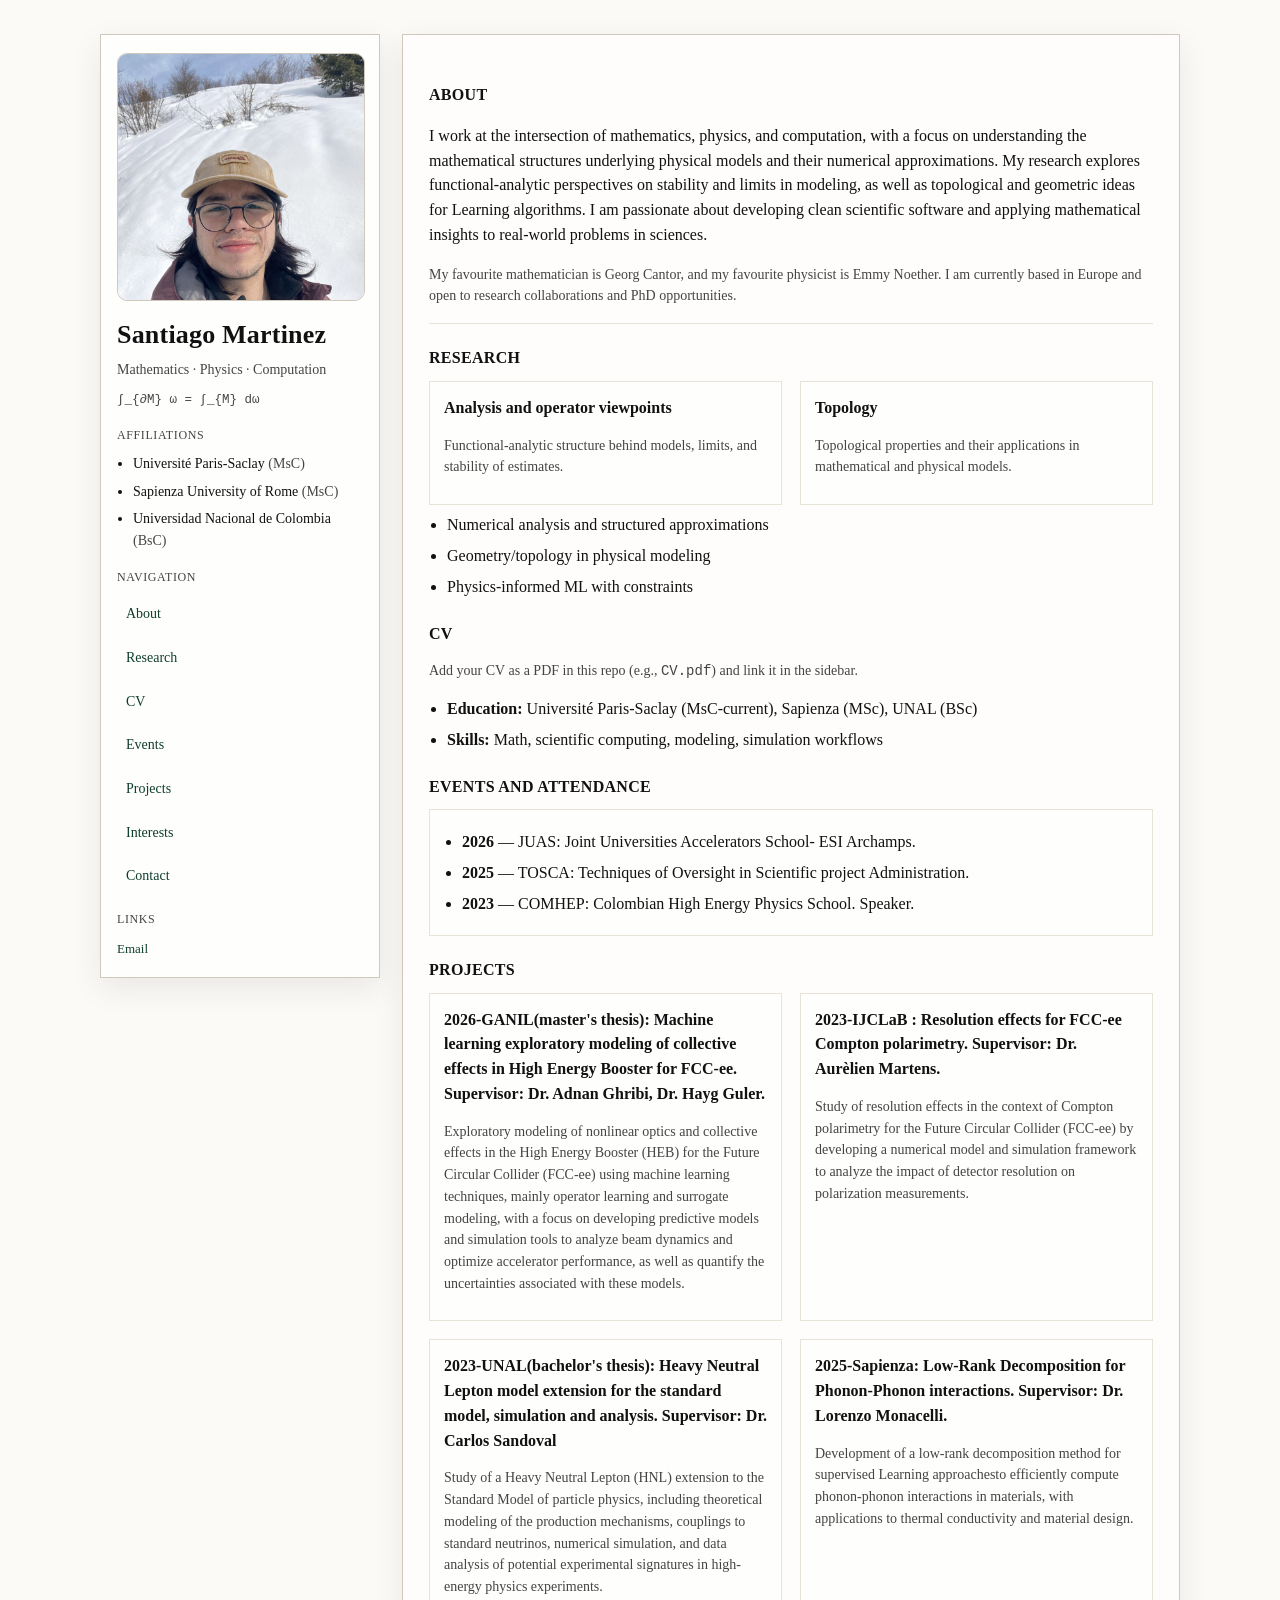
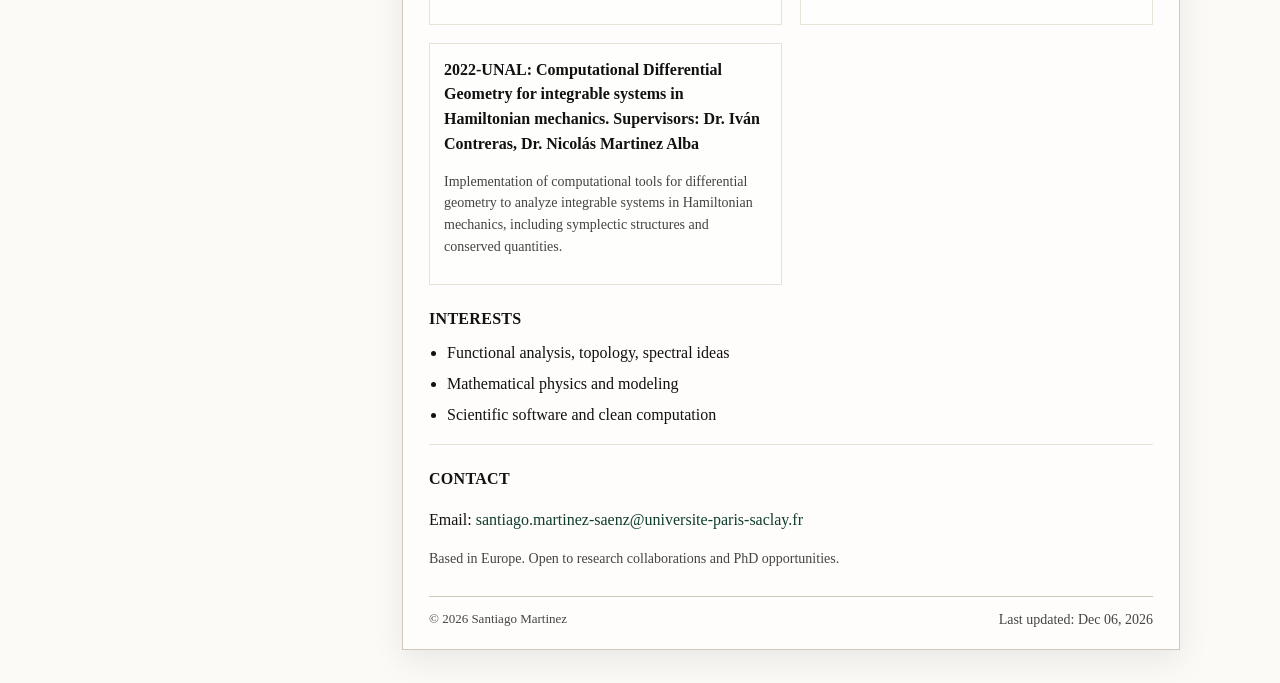
==== commit 3200bb79: "new" ====
--- a/index2.html
+++ b/index2.html
@@ -7,336 +7,197 @@
 
   <style>
     :root{
-      /* Win98-ish palette */
-      --desktop:#d6d6d6;
-      --desktop2:#ececec;
-
-      --winface:#c0c0c0;
       --ink:#111;
       --muted:#444;
-
-      --hi:#ffffff;
-      --lo:#808080;
-      --mid:#bdbdbd;
-
-      --title1:#0a246a;
-      --title2:#a6caf0;
-
-      --link:#0000ee;
-      --visited:#551a8b;
-
-      --maxw: 1180px;
+      --paper:#fbfaf6;
+      --line:#e7e3d9;
+      --rule:#cfc8bb;
+      --accent:#0f3d2e;
+      --maxw: 1080px;
       --sidebar: 280px;
     }
 
+    /* old-school paper + faint grid */
     body{
       margin:0;
       color:var(--ink);
-      font-family: Tahoma, Verdana, Arial, sans-serif;
       background:
-        linear-gradient(var(--desktop), var(--desktop)),
-        radial-gradient(circle at 18px 18px, rgba(255,255,255,0.22) 0 2px, transparent 2px 100%),
-        radial-gradient(circle at 0 0, rgba(0,0,0,0.06) 0 1px, transparent 1px 100%);
-      background-size: auto, 32px 32px, 16px 16px;
-    }
-
-    a{ color: var(--link); text-decoration: underline; }
-    a:visited{ color: var(--visited); }
-    a:hover{ text-decoration: none; }
+        linear-gradient(var(--paper), var(--paper)),
+        repeating-linear-gradient(0deg, rgba(0,0,0,0.035), rgba(0,0,0,0.035) 1px, transparent 1px, transparent 24px),
+        repeating-linear-gradient(90deg, rgba(0,0,0,0.02), rgba(0,0,0,0.02) 1px, transparent 1px, transparent 24px);
+      font-family: "Georgia", "Times New Roman", serif;
+      line-height: 1.55;
+    }
+
+    a{ color: var(--accent); text-decoration: none; }
+    a:hover{ text-decoration: underline; }
 
     .wrap{
       max-width: var(--maxw);
-      margin: 18px auto;
-      padding: 0 12px 18px;
-      display:grid;
+      margin: 34px auto;
+      padding: 0 18px;
+      display: grid;
       grid-template-columns: var(--sidebar) 1fr;
-      gap: 14px;
+      gap: 22px;
       align-items: start;
-    }
-
-    /* classic bevel */
-    .bevel{
-      border: 2px solid;
-      border-color: var(--hi) var(--lo) var(--lo) var(--hi);
-      box-shadow: 2px 2px 0 rgba(0,0,0,0.10);
-      background: rgba(255,255,255,0.78);
     }
 
     /* LEFT SIDEBAR */
     aside{
       position: sticky;
-      top: 12px;
-      padding: 12px;
+      top: 18px;
+      align-self: start;
+
+      border: 1px solid var(--rule);
+      background: rgba(255,255,255,0.72);
+      box-shadow: 0 10px 30px rgba(0,0,0,0.08);
+      padding: 18px 16px;
     }
 
     .photo{
       width: 100%;
       aspect-ratio: 1 / 1;
+      border-radius: 10px;
+      border: 1px solid var(--rule);
       overflow: hidden;
-      background: #ddd;
-      border: 2px solid;
-      border-color: var(--lo) var(--hi) var(--hi) var(--lo);
-      margin-bottom: 10px;
+      background: linear-gradient(135deg, rgba(0,0,0,0.05), rgba(0,0,0,0.02));
+      display: grid;
+      place-items: center;
     }
     .photo img{
       width:100%;
       height:100%;
       object-fit: cover;
-      filter: grayscale(15%) contrast(1.05);
-      display:block;
+      filter: grayscale(25%) contrast(1.05);
     }
     .placeholder{
+      font-size: 12px;
+      color: var(--muted);
       padding: 10px;
+      text-align: center;
+    }
+
+    .name{
+      margin: 14px 0 4px 0;
+      font-size: 26px;
+      letter-spacing: 0.2px;
+    }
+    .tagline{
+      margin: 0 0 10px 0;
+      color: var(--muted);
+      font-size: 14px;
+    }
+    .eq{
+      font-family: "Courier New", ui-monospace, monospace;
+      font-size: 12.5px;
+      color: var(--muted);
+      margin: 10px 0 14px 0;
+    }
+
+    .blocktitle{
+      margin: 16px 0 8px 0;
       font-size: 12px;
-      color: var(--muted);
-      text-align: center;
-    }
-
-    .name{
-      margin: 10px 0 2px;
-      font-size: 20px;
-      font-weight: bold;
-      letter-spacing: 0.2px;
-    }
-    .tagline{
-      margin: 0 0 10px;
-      font-size: 12px;
-      color: var(--muted);
-    }
-
-    .eq{
-      font-family: "Courier New", Courier, monospace;
-      font-size: 12px;
-      color: #222;
-      background: #f2f2f2;
-      padding: 6px 8px;
-      border: 1px solid #c9c9c9;
-      margin: 8px 0 10px;
-      white-space: nowrap;
-      overflow: hidden;
-      text-overflow: ellipsis;
-    }
-
-    .blocktitle{
-      margin: 14px 0 6px;
-      font-size: 11px;
       letter-spacing: 0.6px;
       text-transform: uppercase;
-      color: #333;
+      color: var(--muted);
     }
 
     .affil{
-      margin:0;
+      margin: 0;
       padding-left: 16px;
-      font-size: 12px;
-      line-height: 1.4;
-    }
-    .affil li{ margin: 4px 0; }
+      color: var(--ink);
+      font-size: 14px;
+    }
+    .affil li{ margin: 6px 0; }
     .affil span{ color: var(--muted); }
 
-    /* Win98-ish menu */
-    .menu{
-      display:grid;
-      gap: 4px;
-      margin-top: 8px;
-      user-select: none;
-    }
-    .menu-item{
-      display:flex;
-      align-items:center;
+    nav{
+      display: grid;
       gap: 8px;
-      padding: 6px 6px;
-      background: #fff;
-      border: 2px solid;
-      border-color: var(--hi) var(--mid) var(--mid) var(--hi);
+      margin-top: 10px;
+      font-size: 14px;
+    }
+    nav a{
+      padding: 6px 8px;
+      border: 1px solid transparent;
+      border-radius: 8px;
+    }
+    nav a:hover{
+      border-color: var(--line);
+      background: rgba(255,255,255,0.6);
+      text-decoration: none;
+    }
+
+    .quick{
       font-size: 13px;
-      cursor: pointer;
-    }
-    .menu-item .icon{
-      width: 18px;
-      height: 18px;
-      display:grid;
-      place-items:center;
-      font-size: 14px;
-      background: #f2f2f2;
-      border: 1px solid #cfcfcf;
-    }
-    .menu-item .label{
-      color: var(--link);
-      text-decoration: underline;
-    }
-    .menu-item:hover{
-      background: var(--title1);
-      border-color: #cfe3ff var(--title1) var(--title1) #cfe3ff;
-    }
-    .menu-item:hover .label{ color:#fff; text-decoration: none; }
-    .menu-item:hover .icon{ background:#eaf2ff; border-color:#cfe3ff; }
-
-    .quick{
-      font-size: 12px;
+      color: var(--muted);
+      display: grid;
+      gap: 6px;
       margin-top: 10px;
-      color: var(--muted);
-      display:grid;
-      gap: 6px;
-    }
-
-    /* RIGHT DESKTOP */
+    }
+
+    /* RIGHT CONTENT */
     main{
-      position: relative;
-      min-height: 780px;
-      overflow: hidden;
-      background: var(--desktop2);
-      padding: 10px;
-    }
-
-    .desktop{
-      position: relative;
-      min-height: 760px;
-    }
-
-    /* WINDOWS */
-    .win{
-      position: absolute;
-      width: min(820px, calc(100% - 26px));
-      max-width: 820px;
-      background: var(--winface);
-
-      border: 2px solid;
-      border-color: var(--hi) var(--lo) var(--lo) var(--hi);
-      box-shadow: 3px 3px 0 #666;
-
-      opacity: 0;
-      transform: translateY(10px) scale(0.98);
-      transition: opacity 180ms ease, transform 180ms ease;
-    }
-    .win.open{
-      opacity: 1;
-      transform: translateY(0) scale(1);
-    }
-    .win.active{
-      box-shadow: 5px 5px 0 #444;
-    }
-
-    .titlebar{
-      background: linear-gradient(90deg, var(--title1), var(--title2));
-      color: #fff;
-      padding: 6px 8px;
-      font-size: 13px;
-      font-weight: bold;
-      display:flex;
-      align-items:center;
-      justify-content: space-between;
-      user-select: none;
-    }
-    .titlebar .title{
-      display:flex;
-      gap: 8px;
-      align-items:center;
-      white-space: nowrap;
-      overflow:hidden;
-      text-overflow: ellipsis;
-    }
-    .controls{ display:flex; gap:4px; }
-
-    .btn{
-      width: 18px;
-      height: 18px;
-      background: var(--winface);
-      border: 2px solid;
-      border-color: var(--hi) var(--lo) var(--lo) var(--hi);
-      display:grid;
-      place-items:center;
-      font-size: 12px;
-      color: #111;
-      line-height: 0;
-      cursor: pointer;
-    }
-    .btn:active{
-      border-color: var(--lo) var(--hi) var(--hi) var(--lo);
-    }
-
-    .content{
-      background: #fff;
-      padding: 12px 12px 10px;
-      border-top: 1px solid #9a9a9a;
-      font-size: 14px;
-      color: #111;
-    }
-    .content p{ margin: 0 0 10px; }
-    .small{ font-size: 12.5px; color: var(--muted); }
-
-    .two{
+      border: 1px solid var(--rule);
+      background: rgba(255,255,255,0.72);
+      box-shadow: 0 10px 30px rgba(0,0,0,0.08);
+      padding: 26px 26px 18px;
+    }
+
+    section{ margin-top: 22px; }
+    h2{
+      font-size: 16px;
+      margin: 0 0 10px 0;
+      letter-spacing: 0.3px;
+      text-transform: uppercase;
+    }
+
+    .rule{
+      height:1px;
+      background: var(--line);
+      margin: 16px 0;
+    }
+
+    .grid2{
       display:grid;
       grid-template-columns: 1fr 1fr;
-      gap: 12px;
-    }
-    .box{
-      border: 1px solid #cfcfcf;
-      padding: 10px;
-      background: #fcfcfc;
-    }
-
-    /* Projects list + tags */
-    .projlist{
-      list-style: none;
+      gap: 18px;
+    }
+
+    .card{
+      border: 1px solid var(--line);
+      background: rgba(255,255,255,0.6);
+      padding: 14px 14px 12px;
+    }
+
+    .small{ color: var(--muted); font-size: 14px; }
+
+    ul{ margin: 8px 0 0 18px; padding: 0; }
+    li{ margin: 6px 0; }
+
+    .list{
       margin: 0;
-      padding: 0;
-    }
-    .projitem{
-      padding: 8px 6px;
-      border-bottom: 1px solid #d0d0d0;
-    }
-    .projitem:last-child{ border-bottom: none; }
-
-    .projlink{
-      all: unset;
-      display: block;
-      color: var(--link);
-      text-decoration: underline;
-      cursor: pointer;
-      line-height: 1.35;
-    }
-    .projlink:hover{ text-decoration: none; }
-
-    .tags{
-      margin-top: 6px;
-      display: flex;
+      padding-left: 18px;
+    }
+
+    footer{
+      margin-top: 26px;
+      padding-top: 12px;
+      border-top: 1px solid var(--rule);
+      color: var(--muted);
+      font-size: 13px;
+      display:flex;
+      justify-content: space-between;
+      gap: 10px;
       flex-wrap: wrap;
-      gap: 6px;
-    }
-    .tag{
-      display: inline-block;
-      font-size: 11px;
-      padding: 2px 6px;
-      background: #f4f4f4;
-      border: 1px solid #cfcfcf;
-      border-radius: 3px;
-      color: #111;
-    }
-
-    .backlink{
-      display: inline-block;
-      margin-bottom: 8px;
-      color: var(--link);
-      text-decoration: underline;
-      cursor: pointer;
-    }
-    .backlink:hover{ text-decoration: none; }
-
-    /* MOBILE: windows become stacked blocks */
-    @media (max-width: 900px){
+    }
+
+    /* MOBILE */
+    @media (max-width: 860px){
       .wrap{ grid-template-columns: 1fr; }
-      aside{ position: relative; top:auto; }
-      main{ min-height: auto; }
-      .desktop{ min-height: auto; }
-      .win{
-        position: relative;
-        width: 100%;
-        max-width: none;
-        margin: 10px 0;
-        left: 0 !important;
-        top: 0 !important;
-      }
+      aside{ position: relative; top: auto; }
+      main{ padding: 20px 18px 16px; }
+      .grid2{ grid-template-columns: 1fr; }
     }
   </style>
 </head>
@@ -344,438 +205,176 @@
 <body>
   <div class="wrap">
 
-    <!-- LEFT -->
-    <aside class="bevel">
+    <!-- LEFT FIXED BAR -->
+    <aside>
       <div class="photo">
         <img src="me.jpeg" alt="Portrait of Santiago Martinez"
-             onerror="this.remove(); this.parentElement.innerHTML='<div class=&quot;placeholder&quot;>Put <b>me.jpeg</b> next to <b>index.html</b> (case-sensitive).</div>';">
+             onerror="this.remove(); this.parentElement.innerHTML='<div class=&quot;placeholder&quot;>Add <b>me.jpeg</b> next to <b>index.html</b><br/>or update the image path.</div>';">
       </div>
 
-      <div class="name">Santiago Martinez</div>
-      <div class="tagline">Mathematics · Physics · Computation</div>
+      <h1 class="name">Santiago Martinez</h1>
+      <p class="tagline">Mathematics · Physics · Computation</p>
 
       <div class="eq">∫_{∂M} ω = ∫_{M} dω</div>
-
       <div class="blocktitle">Affiliations</div>
       <ul class="affil">
-        <li>Université Paris-Saclay <span>(MSc, current)</span></li>
-        <li>Sapienza University of Rome <span>(MSc)</span></li>
-        <li>Universidad Nacional de Colombia <span>(BSc)</span></li>
+        <li>Université Paris-Saclay <span>(MsC)</span></li>
+        <li>Sapienza University of Rome <span>(MsC)</span></li>
+        <li>Universidad Nacional de Colombia <span>(BsC)</span></li>
       </ul>
 
-      <div class="blocktitle">Menu</div>
-      <div class="menu">
-        <div class="menu-item" data-open="about"><div class="icon">📄</div><div class="label">About</div></div>
-        <div class="menu-item" data-open="research"><div class="icon">∂</div><div class="label">Research</div></div>
-        <div class="menu-item" data-open="cv"><div class="icon">🗂️</div><div class="label">CV</div></div>
-        <div class="menu-item" data-open="events"><div class="icon">📌</div><div class="label">Events</div></div>
-        <div class="menu-item" data-open="projects"><div class="icon">🧪</div><div class="label">Projects</div></div>
-        <div class="menu-item" data-open="interests"><div class="icon">★</div><div class="label">Interests</div></div>
-        <div class="menu-item" data-open="contact"><div class="icon">✉</div><div class="label">Contact</div></div>
-      </div>
+      <div class="blocktitle">Navigation</div>
+      <nav>
+        <a href="#about">About</a>
+        <a href="#research">Research</a>
+        <a href="#cv">CV</a>
+        <a href="#events">Events</a>
+        <a href="#projects">Projects</a>
+        <a href="#interests">Interests</a>
+        <a href="#contact">Contact</a>
+      </nav>
 
       <div class="blocktitle">Links</div>
       <div class="quick">
-        <div><a href="mailto:santiago.martinez-saenz@universite-paris-saclay.fr">santiago.martinez-saenz@universite-paris-saclay.fr</a></div>
-        <!-- <div><a href="CV.pdf">Download CV (PDF)</a></div> -->
+        <div><a href="mailto:santiago.martinez-saenz@universite-paris-saclay.fr">Email</a></div>
+        <!-- Add these when you have them -->
+        <!-- <div><a href="CV.pdf">CV (PDF)</a></div> -->
+        <!-- <div><a href="https://github.com/USERNAME">GitHub</a></div> -->
+        <!-- <div><a href="https://www.linkedin.com/in/USERNAME/">LinkedIn</a></div> -->
       </div>
     </aside>
 
-    <!-- RIGHT DESKTOP -->
-    <main class="bevel">
-      <div class="desktop" id="desktop">
-
-        <!-- ABOUT -->
-        <div class="win" id="win-about" style="left: 18px; top: 18px;">
-          <div class="titlebar" data-drag="win-about">
-            <div class="title">📄 About</div>
-            <div class="controls">
-              <button class="btn" data-close="win-about" title="Close">×</button>
-            </div>
-          </div>
-          <div class="content">
-            <p>
-              I work at the intersection of mathematics, physics, and computation, with a focus on understanding the mathematical structures
-              underlying physical models and their numerical approximations. My research explores functional-analytic perspectives on stability
-              and limits in modeling, as well as topological and geometric ideas for learning algorithms. I am passionate about developing clean
-              scientific software and applying mathematical insights to real-world problems in the sciences.
-            </p>
-            <p class="small">
-              Favourite mathematician: Georg Cantor. Favourite physicist: Emmy Noether. Based in Europe and open to research collaborations and PhD opportunities.
+    <!-- RIGHT CONTENT -->
+    <main>
+      <section id="about">
+        <h2>About</h2>
+        <p>
+          I work at the intersection of mathematics, physics, and computation, with a focus on understanding the mathematical structures underlying physical models and their numerical approximations. My research explores functional-analytic perspectives on stability and limits in modeling, as well as topological and geometric ideas for Learning algorithms. I am passionate about developing clean scientific software and applying mathematical insights to real-world problems in sciences.
+        </p>
+        <p class="small">
+          My favourite mathematician is Georg Cantor, and my favourite physicist is Emmy Noether. I am currently based in Europe and open to research collaborations and PhD opportunities.
+        </p>
+      </section>
+
+      <div class="rule"></div>
+
+      <section id="research">
+        <h2>Research</h2>
+        <div class="grid2">
+          <div class="card">
+            <b>Analysis and operator viewpoints</b>
+            <p class="small">
+              Functional-analytic structure behind models, limits, and stability of estimates.
+            </p>
+          </div>
+          <div class="card">
+            <b>Topology</b>
+            <p class="small">
+              Topological properties and their applications in mathematical and physical models.
             </p>
           </div>
         </div>
 
-        <!-- RESEARCH -->
-        <div class="win" id="win-research" style="left: 46px; top: 70px;">
-          <div class="titlebar" data-drag="win-research">
-            <div class="title">∂ Research</div>
-            <div class="controls">
-              <button class="btn" data-close="win-research" title="Close">×</button>
-            </div>
-          </div>
-          <div class="content">
-            <div class="two">
-              <div class="box">
-                <b>Analysis and operator viewpoints</b>
-                <p class="small">Functional-analytic structure behind models, limits, and operator-theoretic perspectives.</p>
-              </div>
-              <div class="box">
-                <b>Topology and geometry</b>
-                <p class="small">Topological and geometric structure in mathematical and physical models.</p>
-              </div>
-            </div>
-            <ul>
-              <li>Numerical analysis and structured approximations</li>
-              <li>Geometry/topology in physical modeling</li>
-              <li>Physics-informed ML with constraints</li>
-            </ul>
-          </div>
+        <ul>
+          <li>Numerical analysis and structured approximations</li>
+          <li>Geometry/topology in physical modeling</li>
+          <li>Physics-informed ML with constraints</li>
+        </ul>
+      </section>
+
+      <section id="cv">
+        <h2>CV</h2>
+        <p class="small">
+          Add your CV as a PDF in this repo (e.g., <code>CV.pdf</code>) and link it in the sidebar.
+        </p>
+        <ul class="list">
+          <li><b>Education:</b> Université Paris-Saclay (MsC-current), Sapienza (MSc), UNAL (BSc)</li>
+          <li><b>Skills:</b> Math, scientific computing, modeling, simulation workflows</li>
+        </ul>
+      </section>
+
+      <section id="events">
+        <h2>Events and Attendance</h2>
+        <div class="card">
+          <ul class="list">
+            <li><b>2026</b> — JUAS: Joint Universities Accelerators School- ESI Archamps.</li>
+            <li><b>2025</b> — TOSCA: Techniques of Oversight in Scientific project Administration.</li>
+            <li><b>2023</b> — COMHEP: Colombian High Energy Physics School. Speaker.</li>
+          </ul>
         </div>
-
-        <!-- CV -->
-        <div class="win" id="win-cv" style="left: 120px; top: 36px;">
-          <div class="titlebar" data-drag="win-cv">
-            <div class="title">🗂️ CV</div>
-            <div class="controls">
-              <button class="btn" data-close="win-cv" title="Close">×</button>
-            </div>
-          </div>
-          <div class="content">
-            <p class="small">Put <b>CV.pdf</b> in the repo and add a link in the left sidebar.</p>
-            <ul>
-              <li><b>Education:</b> Université Paris-Saclay (MSc, current), Sapienza (MSc), UNAL (BSc)</li>
-              <li><b>Skills:</b> scientific computing, modeling, simulation workflows</li>
-            </ul>
+      </section>
+
+      <section id="projects">
+        <h2>Projects</h2>
+        <div class="grid2">
+          <div class="card">
+            <b>2026-GANIL(master's thesis): Machine learning exploratory modeling of collective effects in High Energy Booster for FCC-ee. Supervisor: Dr. Adnan Ghribi, Dr. Hayg Guler.</b>
+            <p class="small">
+                Exploratory modeling of nonlinear optics and collective effects in the High Energy Booster (HEB) for the Future Circular Collider (FCC-ee) using machine learning techniques, mainly operator learning and surrogate modeling, with a focus on developing predictive models and simulation tools to analyze beam dynamics and optimize accelerator performance, as well as quantify the uncertainties associated with these models.
+            </p>
+          </div>
+          <div class="card">
+            <b>2023-IJCLaB : Resolution effects for FCC-ee Compton polarimetry. Supervisor: Dr. Aurèlien Martens.</b>
+            <p class="small">
+                Study of resolution effects in the context of Compton polarimetry for the Future Circular Collider (FCC-ee) by developing a numerical model and simulation framework to analyze the impact of detector resolution on polarization measurements.
+            </p>
+          </div>
+          <div class="card">
+            <b>2023-UNAL(bachelor's thesis): Heavy Neutral Lepton model extension for the standard model, simulation and analysis. Supervisor: Dr. Carlos Sandoval </b>
+            <p class="small">
+                Study of a Heavy Neutral Lepton (HNL) extension to the Standard Model of particle physics, including theoretical modeling of the production mechanisms, couplings to standard neutrinos, numerical simulation, and data analysis of potential experimental signatures in high-energy physics experiments.
+            </p>
+          </div>
+          <div class="card">
+            <b>2025-Sapienza: Low-Rank Decomposition for Phonon-Phonon interactions. Supervisor: Dr. Lorenzo Monacelli.</b>
+            <p class="small">
+                Development of a low-rank decomposition method for supervised Learning approachesto efficiently compute phonon-phonon interactions in materials, with applications to thermal conductivity and material design.
+            </p>
+          </div>
+          <div class="card">
+            <b>2022-UNAL: Computational Differential Geometry for integrable systems in Hamiltonian mechanics. Supervisors: Dr. Iván Contreras, Dr. Nicolás Martinez Alba</b>
+            <p class="small">
+                Implementation of computational tools for differential geometry to analyze integrable systems in Hamiltonian mechanics, including symplectic structures and conserved quantities.
+            </p>
           </div>
         </div>
-
-        <!-- EVENTS -->
-        <div class="win" id="win-events" style="left: 140px; top: 170px;">
-          <div class="titlebar" data-drag="win-events">
-            <div class="title">📌 Events</div>
-            <div class="controls">
-              <button class="btn" data-close="win-events" title="Close">×</button>
-            </div>
-          </div>
-          <div class="content">
-            <ul>
-              <li><b>2026</b> — JUAS: Joint Universities Accelerators School, ESI Archamps</li>
-              <li><b>2025</b> — TOSCA: Techniques of Oversight in Scientific Project Administration</li>
-              <li><b>2023</b> — COMHEP: Colombian High Energy Physics School (speaker)</li>
-            </ul>
-          </div>
-        </div>
-
-        <!-- PROJECTS (clickable list opens detail windows) -->
-        <div class="win" id="win-projects" style="left: 190px; top: 90px;">
-          <div class="titlebar" data-drag="win-projects">
-            <div class="title">🧪 Projects</div>
-            <div class="controls">
-              <button class="btn" data-close="win-projects" title="Close">×</button>
-            </div>
-          </div>
-          <div class="content">
-            <p class="small">Click a project to open a detailed window.</p>
-
-            <ul class="projlist">
-              <li class="projitem">
-                <button class="projlink" data-open="proj-ganil">
-                  <b>2026 — GANIL (Master’s thesis)</b> — ML exploratory modeling of collective effects in the HEB for FCC-ee
-                </button>
-                <div class="tags">
-                  <span class="tag">Beam dynamics</span>
-                  <span class="tag">Collective effects</span>
-                  <span class="tag">Operator learning</span>
-                  <span class="tag">Surrogate modeling</span>
-                  <span class="tag">Uncertainty</span>
-                </div>
-              </li>
-
-              <li class="projitem">
-                <button class="projlink" data-open="proj-sapienza">
-                  <b>2025 — Sapienza</b> — Low-rank decomposition for phonon–phonon interactions
-                </button>
-                <div class="tags">
-                  <span class="tag">Low-rank</span>
-                  <span class="tag">Phonons</span>
-                  <span class="tag">Anharmonicity</span>
-                  <span class="tag">Efficient computation</span>
-                </div>
-              </li>
-
-              <li class="projitem">
-                <button class="projlink" data-open="proj-ijclab">
-                  <b>2023 — IJCLab</b> — Resolution effects for FCC-ee Compton polarimetry
-                </button>
-                <div class="tags">
-                  <span class="tag">Polarimetry</span>
-                  <span class="tag">Detector resolution</span>
-                  <span class="tag">Simulation</span>
-                  <span class="tag">Uncertainty propagation</span>
-                </div>
-              </li>
-
-              <li class="projitem">
-                <button class="projlink" data-open="proj-hnl">
-                  <b>2023 — UNAL (BSc thesis)</b> — Heavy Neutral Lepton extension of the Standard Model
-                </button>
-                <div class="tags">
-                  <span class="tag">Beyond SM</span>
-                  <span class="tag">Phenomenology</span>
-                  <span class="tag">Simulation</span>
-                  <span class="tag">Data analysis</span>
-                </div>
-              </li>
-
-              <li class="projitem">
-                <button class="projlink" data-open="proj-diffgeo">
-                  <b>2022 — UNAL</b> — Computational differential geometry for integrable Hamiltonian systems
-                </button>
-                <div class="tags">
-                  <span class="tag">Symplectic geometry</span>
-                  <span class="tag">Integrable systems</span>
-                  <span class="tag">Computation</span>
-                  <span class="tag">Structure</span>
-                </div>
-              </li>
-            </ul>
-          </div>
-        </div>
-
-        <!-- INTERESTS -->
-        <div class="win" id="win-interests" style="left: 260px; top: 210px;">
-          <div class="titlebar" data-drag="win-interests">
-            <div class="title">★ Interests</div>
-            <div class="controls">
-              <button class="btn" data-close="win-interests" title="Close">×</button>
-            </div>
-          </div>
-          <div class="content">
-            <ul>
-              <li>Functional analysis, topology, spectral ideas</li>
-              <li>Mathematical physics and modeling</li>
-              <li>Scientific software and clean computation</li>
-            </ul>
-          </div>
-        </div>
-
-        <!-- CONTACT -->
-        <div class="win" id="win-contact" style="left: 320px; top: 40px;">
-          <div class="titlebar" data-drag="win-contact">
-            <div class="title">✉ Contact</div>
-            <div class="controls">
-              <button class="btn" data-close="win-contact" title="Close">×</button>
-            </div>
-          </div>
-          <div class="content">
-            <p>Email: <a href="mailto:santiago.martinez-saenz@universite-paris-saclay.fr">santiago.martinez-saenz@universite-paris-saclay.fr</a></p>
-            <p class="small">Add GitHub / LinkedIn later if you want.</p>
-          </div>
-        </div>
-
-        <!-- DETAIL WINDOWS -->
-        <div class="win" id="win-proj-ganil" style="left: 240px; top: 120px; width: min(880px, calc(100% - 26px));">
-          <div class="titlebar" data-drag="win-proj-ganil">
-            <div class="title">🧪 2026 — GANIL (Master’s thesis)</div>
-            <div class="controls">
-              <button class="btn" data-close="win-proj-ganil" title="Close">×</button>
-            </div>
-          </div>
-          <div class="content">
-            <span class="backlink" data-open="projects">← Back to Projects list</span>
-            <p class="small"><b>Keywords:</b> beam dynamics, nonlinear optics, collective effects, operator learning, surrogate modeling, uncertainty quantification</p>
-            <p><b>Context.</b> The FCC-ee High Energy Booster must balance performance with constraints from nonlinear optics and collective effects. High-fidelity studies can be expensive, motivating reduced models for exploration and sensitivity analysis.</p>
-            <p><b>My contribution.</b> Exploratory machine-learning models aimed at emulating parts of the simulation pipeline, focusing on learning operators/maps rather than only pointwise regression, enabling fast scans and uncertainty-aware studies.</p>
-            <p><b>Methods.</b> Surrogate modeling, operator-learning ideas, simulation-driven datasets, uncertainty-oriented evaluation.</p>
-            <p class="small"><b>Supervisors:</b> Dr. Adnan Ghribi, Dr. Hayg Guler.</p>
-          </div>
-        </div>
-
-        <div class="win" id="win-proj-sapienza" style="left: 280px; top: 160px; width: min(880px, calc(100% - 26px));">
-          <div class="titlebar" data-drag="win-proj-sapienza">
-            <div class="title">📌 2025 — Sapienza</div>
-            <div class="controls">
-              <button class="btn" data-close="win-proj-sapienza" title="Close">×</button>
-            </div>
-          </div>
-          <div class="content">
-            <span class="backlink" data-open="projects">← Back to Projects list</span>
-            <p class="small"><b>Keywords:</b> low-rank decomposition, phonon–phonon interactions, anharmonicity, structured learning, efficiency</p>
-            <p><b>Context.</b> Anharmonic phonon interactions are expensive; structure-exploiting approximations can accelerate downstream quantities in thermal transport workflows.</p>
-            <p><b>My contribution.</b> Developed a low-rank representation approach and supervised-learning workflow to approximate interaction structure efficiently while maintaining physical usefulness.</p>
-            <p><b>Methods.</b> Low-rank factorization, structured representations, physics-aware evaluation.</p>
-            <p class="small"><b>Supervisor:</b> Dr. Lorenzo Monacelli.</p>
-          </div>
-        </div>
-
-        <div class="win" id="win-proj-ijclab" style="left: 300px; top: 210px; width: min(880px, calc(100% - 26px));">
-          <div class="titlebar" data-drag="win-proj-ijclab">
-            <div class="title">📌 2023 — IJCLab</div>
-            <div class="controls">
-              <button class="btn" data-close="win-proj-ijclab" title="Close">×</button>
-            </div>
-          </div>
-          <div class="content">
-            <span class="backlink" data-open="projects">← Back to Projects list</span>
-            <p class="small"><b>Keywords:</b> Compton polarimetry, detector resolution, simulation workflow, uncertainty propagation, FCC-ee</p>
-            <p><b>Context.</b> Polarization measurements depend on instrument response. Resolution effects reshape observed spectra and can bias reconstructed observables if not modeled carefully.</p>
-            <p><b>My contribution.</b> Built a numerical model and simulation workflow to quantify resolution effects and propagate them into polarization observables, enabling sensitivity studies and design trade-offs.</p>
-            <p><b>Methods.</b> End-to-end simulation, response modeling, analysis pipelines, uncertainty propagation.</p>
-            <p class="small"><b>Supervisor:</b> Dr. Aurélien Martens.</p>
-          </div>
-        </div>
-
-        <div class="win" id="win-proj-hnl" style="left: 260px; top: 90px; width: min(880px, calc(100% - 26px));">
-          <div class="titlebar" data-drag="win-proj-hnl">
-            <div class="title">📌 2023 — UNAL (BSc thesis)</div>
-            <div class="controls">
-              <button class="btn" data-close="win-proj-hnl" title="Close">×</button>
-            </div>
-          </div>
-          <div class="content">
-            <span class="backlink" data-open="projects">← Back to Projects list</span>
-            <p class="small"><b>Keywords:</b> Heavy Neutral Leptons, beyond Standard Model, production mechanisms, couplings, simulation, analysis</p>
-            <p><b>Context.</b> HNL extensions address open questions beyond the Standard Model and motivate parameter-dependent experimental signatures.</p>
-            <p><b>My contribution.</b> Studied an HNL scenario, implemented simulation and analysis steps to explore signatures across parameter space, and organized results into a reproducible workflow.</p>
-            <p><b>Methods.</b> Theoretical modeling, numerical simulation, data analysis workflows.</p>
-            <p class="small"><b>Supervisor:</b> Dr. Carlos Sandoval.</p>
-          </div>
-        </div>
-
-        <div class="win" id="win-proj-diffgeo" style="left: 220px; top: 250px; width: min(880px, calc(100% - 26px));">
-          <div class="titlebar" data-drag="win-proj-diffgeo">
-            <div class="title">📌 2022 — UNAL</div>
-            <div class="controls">
-              <button class="btn" data-close="win-proj-diffgeo" title="Close">×</button>
-            </div>
-          </div>
-          <div class="content">
-            <span class="backlink" data-open="projects">← Back to Projects list</span>
-            <p class="small"><b>Keywords:</b> differential geometry, symplectic structure, integrable systems, Hamiltonian mechanics, computation</p>
-            <p><b>Context.</b> Integrable Hamiltonian systems are organized by symplectic geometry and invariants. Making structure explicit computationally helps verify properties and explore examples.</p>
-            <p><b>My contribution.</b> Implemented computational tools aligned with differential-geometric structure to study symplectic objects and conserved quantities, connecting theory to explicit computations.</p>
-            <p><b>Methods.</b> Geometry-aware computation, structure-preserving ideas, symbolic/numeric workflows.</p>
-            <p class="small"><b>Supervisors:</b> Dr. Iván Contreras, Dr. Nicolás Martinez Alba.</p>
-          </div>
-        </div>
-
-      </div>
+      </section>
+
+      <section id="interests">
+        <h2>Interests</h2>
+        <ul>
+          <li>Functional analysis, topology, spectral ideas</li>
+          <li>Mathematical physics and modeling</li>
+          <li>Scientific software and clean computation</li>
+        </ul>
+      </section>
+
+      <div class="rule"></div>
+
+      <section id="contact">
+        <h2>Contact</h2>
+        <p>
+          Email:
+          <a href="mailto:santiago.martinez-saenz@universite-paris-saclay.fr">santiago.martinez-saenz@universite-paris-saclay.fr</a>
+        </p>
+        <p class="small">
+          Based in Europe. Open to research collaborations and PhD opportunities.
+        </p>
+      </section>
+
+      <footer>
+        <div>© <span id="y"></span> Santiago Martinez</div>
+        <div class="small">Last updated: <span id="d"></span></div>
+      </footer>
     </main>
 
   </div>
 
   <script>
-    const desktop = document.getElementById("desktop");
-    let z = 10;
-
-    function bringToFront(win){
-      z += 1;
-      win.style.zIndex = z;
-      document.querySelectorAll(".win").forEach(w => w.classList.remove("active"));
-      win.classList.add("active");
-    }
-
-    function openWin(name){
-      const win = document.getElementById("win-" + name);
-      if(!win) return;
-      win.classList.add("open");
-      bringToFront(win);
-
-      // Nudge into view if it spawns off-screen
-      const rect = win.getBoundingClientRect();
-      const desk = desktop.getBoundingClientRect();
-      if(rect.right > desk.right - 6) win.style.left = "18px";
-      if(rect.bottom > desk.bottom - 6) win.style.top = "18px";
-    }
-
-    function closeWin(id){
-      const win = document.getElementById(id);
-      if(!win) return;
-      win.classList.remove("open");
-      win.classList.remove("active");
-    }
-
-    // Open windows from ANY element with data-open="name"
-    document.querySelectorAll("[data-open]").forEach(el => {
-      el.addEventListener("click", (e) => {
-        e.preventDefault();
-        openWin(el.dataset.open);
-      });
-    });
-
-    // Close buttons
-    document.querySelectorAll("[data-close]").forEach(btn=>{
-      btn.addEventListener("click", (e)=>{
-        e.stopPropagation();
-        closeWin(btn.dataset.close);
-      });
-    });
-
-    // Focus on click
-    document.querySelectorAll(".win").forEach(win=>{
-      win.addEventListener("mousedown", ()=> bringToFront(win));
-      win.addEventListener("touchstart", ()=> bringToFront(win), {passive:true});
-    });
-
-    // Dragging
-    let drag = null;
-
-    function startDrag(e, id){
-      const win = document.getElementById(id);
-      if(!win) return;
-      bringToFront(win);
-
-      const startX = (e.touches ? e.touches[0].clientX : e.clientX);
-      const startY = (e.touches ? e.touches[0].clientY : e.clientY);
-
-      const rect = win.getBoundingClientRect();
-      const desk = desktop.getBoundingClientRect();
-
-      drag = {
-        win,
-        dx: startX - rect.left,
-        dy: startY - rect.top,
-        desk
-      };
-
-      e.preventDefault();
-    }
-
-    function moveDrag(e){
-      if(!drag) return;
-
-      const x = (e.touches ? e.touches[0].clientX : e.clientX);
-      const y = (e.touches ? e.touches[0].clientY : e.clientY);
-
-      let left = x - drag.dx - drag.desk.left;
-      let top  = y - drag.dy - drag.desk.top;
-
-      // clamp so it doesn’t get lost
-      const maxLeft = drag.desk.width  - 80;
-      const maxTop  = drag.desk.height - 40;
-
-      left = Math.max(0, Math.min(left, maxLeft));
-      top  = Math.max(0, Math.min(top, maxTop));
-
-      drag.win.style.left = left + "px";
-      drag.win.style.top  = top  + "px";
-    }
-
-    function endDrag(){ drag = null; }
-
-    document.querySelectorAll(".titlebar[data-drag]").forEach(tb=>{
-      tb.addEventListener("mousedown", (e)=> startDrag(e, tb.dataset.drag));
-      tb.addEventListener("touchstart", (e)=> startDrag(e, tb.dataset.drag), {passive:false});
-    });
-
-    window.addEventListener("mousemove", moveDrag);
-    window.addEventListener("mouseup", endDrag);
-    window.addEventListener("touchmove", moveDrag, {passive:false});
-    window.addEventListener("touchend", endDrag);
-
-    // open a default window
-    openWin("about");
+    const now = new Date();
+    document.getElementById("y").textContent = now.getFullYear();
+    document.getElementById("d").textContent =
+      now.toLocaleDateString(undefined, { year:"numeric", month:"short", day:"2-digit" });
   </script>
 </body>
 </html>
